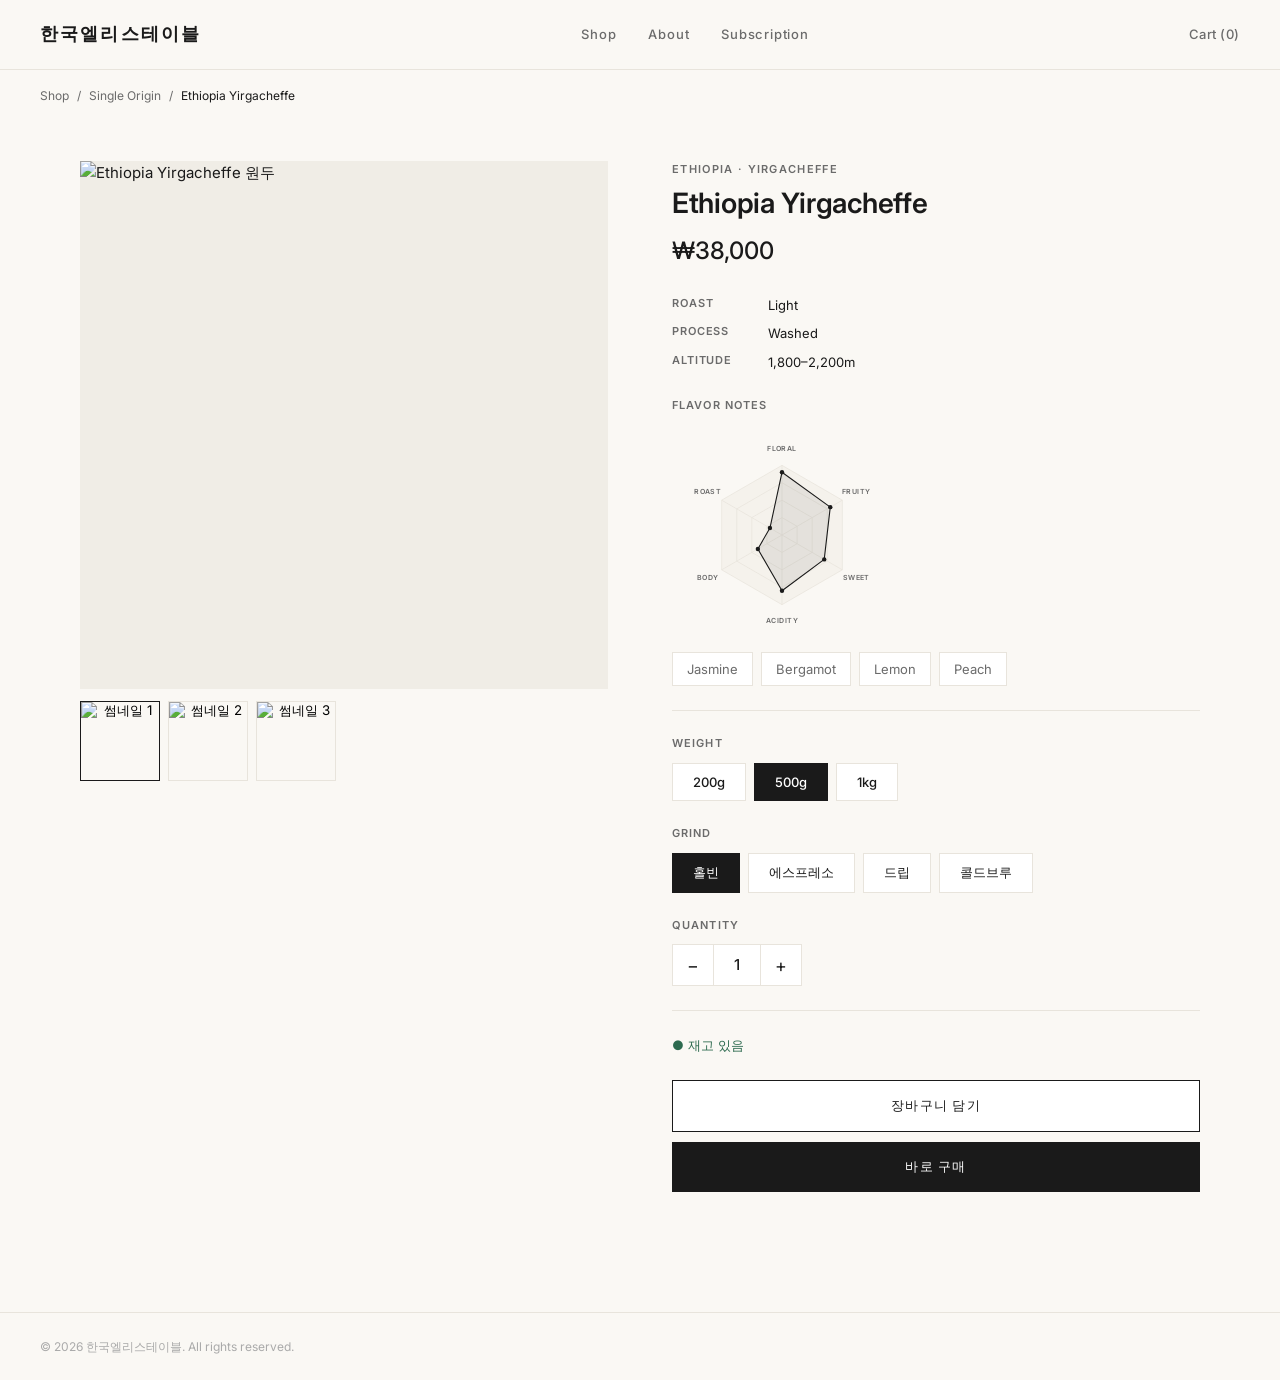
==== index.html @ 2c1cca02 "장바구니 기능 활성화 - cart.html: 상품 목록, 수량 조절, 삭제, 전체삭제, 주문하기 - 헤더 Cart(N) 배지: 담긴 수량 실시간 반영 - 장바구니 담기 → 오른쪽 " ====
<!DOCTYPE html>
<html lang="ko">
<head>
  <meta charset="UTF-8" />
  <meta name="viewport" content="width=device-width, initial-scale=1.0" />
  <title>Ethiopia Yirgacheffe — 한국엘리스테이블</title>
  <link rel="preconnect" href="https://fonts.googleapis.com" />
  <link rel="preconnect" href="https://fonts.gstatic.com" crossorigin />
  <link href="https://fonts.googleapis.com/css2?family=Inter:wght@400;500;600&display=swap" rel="stylesheet" />
  <link rel="stylesheet" href="css/style.css" />
</head>
<body>

  <!-- HEADER -->
  <header class="header">
    <a href="#" class="logo">한국엘리스테이블</a>
    <nav class="nav">
      <a href="shop.html">Shop</a>
      <a href="#">About</a>
      <a href="#">Subscription</a>
    </nav>
    <a href="cart.html" class="cart-icon" id="cartBadge">Cart (0)</a>
  </header>

  <!-- BREADCRUMB -->
  <div class="breadcrumb">
    <a href="#">Shop</a>
    <span>/</span>
    <a href="#">Single Origin</a>
    <span>/</span>
    <span>Ethiopia Yirgacheffe</span>
  </div>

  <!-- PRODUCT DETAIL -->
  <main class="product-layout">

    <!-- 이미지 영역 -->
    <section class="product-images">
      <div class="image-main">
        <img id="mainImage" src="https://images.unsplash.com/photo-1611854779393-1b2da9d400fe?w=700&q=80" alt="Ethiopia Yirgacheffe 원두" />
      </div>
      <div class="image-thumbnails">
        <button class="thumb active" onclick="changeImage(this, 'https://images.unsplash.com/photo-1611854779393-1b2da9d400fe?w=700&q=80')">
          <img src="https://images.unsplash.com/photo-1611854779393-1b2da9d400fe?w=200&q=80" alt="썸네일 1" />
        </button>
        <button class="thumb" onclick="changeImage(this, 'https://images.unsplash.com/photo-1559056199-641a0ac8b55e?w=700&q=80')">
          <img src="https://images.unsplash.com/photo-1559056199-641a0ac8b55e?w=200&q=80" alt="썸네일 2" />
        </button>
        <button class="thumb" onclick="changeImage(this, 'https://images.unsplash.com/photo-1495474472287-4d71bcdd2085?w=700&q=80')">
          <img src="https://images.unsplash.com/photo-1495474472287-4d71bcdd2085?w=200&q=80" alt="썸네일 3" />
        </button>
      </div>
    </section>

    <!-- 상품 정보 + 구매 영역 -->
    <section class="product-info">

      <!-- 상품 기본 정보 -->
      <div class="product-header">
        <p class="product-region">ETHIOPIA · YIRGACHEFFE</p>
        <h1 class="product-name">Ethiopia Yirgacheffe</h1>
        <p class="product-price" id="productPrice">₩18,000</p>
      </div>

      <!-- 플레이버 노트 -->
      <div class="product-meta">
        <div class="meta-row">
          <span class="meta-label">ROAST</span>
          <span class="meta-value">Light</span>
        </div>
        <div class="meta-row">
          <span class="meta-label">PROCESS</span>
          <span class="meta-value">Washed</span>
        </div>
        <div class="meta-row">
          <span class="meta-label">ALTITUDE</span>
          <span class="meta-value">1,800–2,200m</span>
        </div>
      </div>

      <div class="flavor-section">
        <p class="section-label">FLAVOR NOTES</p>
        <div class="flavor-chart-wrap">
          <svg id="flavorChart" viewBox="0 0 300 300" xmlns="http://www.w3.org/2000/svg"></svg>
        </div>
        <div class="flavor-tags">
          <span class="flavor-tag">Jasmine</span>
          <span class="flavor-tag">Bergamot</span>
          <span class="flavor-tag">Lemon</span>
          <span class="flavor-tag">Peach</span>
        </div>
      </div>

      <div class="divider"></div>

      <!-- 용량 선택 -->
      <div class="option-group">
        <p class="section-label">WEIGHT</p>
        <div class="option-buttons" id="weightOptions">
          <button class="option-btn" data-value="200" data-price="18000" onclick="selectOption(this, 'weight')">200g</button>
          <button class="option-btn selected" data-value="500" data-price="38000" onclick="selectOption(this, 'weight')">500g</button>
          <button class="option-btn" data-value="1000" data-price="68000" onclick="selectOption(this, 'weight')">1kg</button>
        </div>
      </div>

      <!-- 분쇄 선택 -->
      <div class="option-group">
        <p class="section-label">GRIND</p>
        <div class="option-buttons" id="grindOptions">
          <button class="option-btn selected" data-value="whole" onclick="selectOption(this, 'grind')">홀빈</button>
          <button class="option-btn" data-value="espresso" onclick="selectOption(this, 'grind')">에스프레소</button>
          <button class="option-btn" data-value="drip" onclick="selectOption(this, 'grind')">드립</button>
          <button class="option-btn" data-value="coldbrew" onclick="selectOption(this, 'grind')">콜드브루</button>
        </div>
      </div>

      <!-- 수량 선택 -->
      <div class="option-group">
        <p class="section-label">QUANTITY</p>
        <div class="quantity-selector">
          <button class="qty-btn" onclick="changeQty(-1)">−</button>
          <span class="qty-value" id="qtyValue">1</span>
          <button class="qty-btn" onclick="changeQty(1)">+</button>
        </div>
      </div>

      <div class="divider"></div>

      <!-- 재고 상태 -->
      <p class="stock-status in-stock">● 재고 있음</p>

      <!-- 구매 버튼 -->
      <div class="purchase-buttons">
        <button class="btn-cart" onclick="addToCart()">장바구니 담기</button>
        <button class="btn-buy" onclick="buyNow()">바로 구매</button>
      </div>

    </section>
  </main>

  <script src="js/cart.js"></script>
  <script src="js/main.js"></script>

  <footer class="site-footer">
    <p class="footer-copy">© 2026 한국엘리스테이블. All rights reserved.</p>
    <a href="admin.html" class="footer-admin-link">관리자</a>
  </footer>

</body>
</html>
---- css/style.css ----
/* ===== RESET & BASE ===== */
*, *::before, *::after {
  box-sizing: border-box;
  margin: 0;
  padding: 0;
}

body {
  font-family: 'Inter', -apple-system, sans-serif;
  background-color: #FAF8F4;
  color: #1A1A1A;
  font-size: 15px;
  line-height: 1.6;
}

a {
  text-decoration: none;
  color: inherit;
}

img {
  display: block;
  width: 100%;
  height: 100%;
  object-fit: cover;
}

button {
  cursor: pointer;
  font-family: inherit;
  border: none;
  background: none;
}

/* ===== HEADER ===== */
.header {
  display: flex;
  align-items: center;
  justify-content: space-between;
  padding: 20px 40px;
  border-bottom: 1px solid #E8E4DC;
  background-color: #FAF8F4;
  position: sticky;
  top: 0;
  z-index: 100;
}

.logo {
  font-size: 18px;
  font-weight: 600;
  letter-spacing: 0.12em;
}

.nav {
  display: flex;
  gap: 32px;
}

.nav a {
  font-size: 13px;
  font-weight: 500;
  letter-spacing: 0.06em;
  color: #6B6B6B;
  transition: color 0.2s;
}

.nav a:hover {
  color: #1A1A1A;
}

.cart-icon {
  font-size: 13px;
  font-weight: 500;
  letter-spacing: 0.04em;
  color: #6B6B6B;
}

/* ===== BREADCRUMB ===== */
.breadcrumb {
  display: flex;
  align-items: center;
  gap: 8px;
  padding: 16px 40px;
  font-size: 12px;
  color: #6B6B6B;
}

.breadcrumb a:hover {
  color: #1A1A1A;
}

.breadcrumb span:last-child {
  color: #1A1A1A;
}

/* ===== PRODUCT LAYOUT ===== */
.product-layout {
  display: grid;
  grid-template-columns: 1fr 1fr;
  gap: 64px;
  max-width: 1200px;
  margin: 0 auto;
  padding: 40px 40px 80px;
}

/* ===== 이미지 영역 ===== */
.product-images {
  display: flex;
  flex-direction: column;
  gap: 12px;
}

.image-main {
  width: 100%;
  aspect-ratio: 1 / 1;
  background-color: #F0EDE6;
  overflow: hidden;
}

.image-main img {
  transition: transform 0.4s ease;
}

.image-main:hover img {
  transform: scale(1.02);
}

.image-thumbnails {
  display: flex;
  gap: 8px;
}

.thumb {
  width: 80px;
  height: 80px;
  border: 1px solid #E8E4DC;
  overflow: hidden;
  background: none;
  padding: 0;
  transition: border-color 0.2s;
}

.thumb:hover {
  border-color: #1A1A1A;
}

.thumb.active {
  border-color: #1A1A1A;
}

/* ===== 상품 정보 영역 ===== */
.product-info {
  display: flex;
  flex-direction: column;
  gap: 24px;
}

.product-header {
  display: flex;
  flex-direction: column;
  gap: 8px;
}

.product-region {
  font-size: 11px;
  font-weight: 600;
  letter-spacing: 0.12em;
  color: #6B6B6B;
}

.product-name {
  font-size: 28px;
  font-weight: 600;
  line-height: 1.2;
  letter-spacing: -0.01em;
}

.product-price {
  font-size: 24px;
  font-weight: 500;
  margin-top: 4px;
}

/* ===== 메타 정보 ===== */
.product-meta {
  display: flex;
  flex-direction: column;
  gap: 8px;
}

.meta-row {
  display: flex;
  gap: 16px;
  font-size: 13px;
}

.meta-label {
  font-weight: 600;
  letter-spacing: 0.08em;
  color: #6B6B6B;
  min-width: 80px;
  font-size: 11px;
}

.meta-value {
  color: #1A1A1A;
}

/* ===== 플레이버 노트 ===== */
.section-label {
  font-size: 11px;
  font-weight: 600;
  letter-spacing: 0.1em;
  color: #6B6B6B;
  margin-bottom: 10px;
}

/* ===== 레이더 차트 ===== */
.flavor-chart-wrap {
  width: 100%;
  max-width: 220px;
}

.flavor-chart-wrap svg {
  width: 100%;
  height: auto;
}

.flavor-tags {
  display: flex;
  flex-wrap: wrap;
  gap: 8px;
}

.flavor-tag {
  padding: 6px 14px;
  border: 1px solid #E8E4DC;
  font-size: 13px;
  color: #6B6B6B;
  background-color: #FFFFFF;
}

/* ===== 구분선 ===== */
.divider {
  height: 1px;
  background-color: #E8E4DC;
}

/* ===== 옵션 그룹 ===== */
.option-group {
  display: flex;
  flex-direction: column;
}

.option-buttons {
  display: flex;
  flex-wrap: wrap;
  gap: 8px;
}

.option-btn {
  padding: 10px 20px;
  border: 1px solid #E8E4DC;
  background-color: #FFFFFF;
  font-size: 13px;
  font-weight: 500;
  color: #1A1A1A;
  transition: border-color 0.2s, background-color 0.2s, color 0.2s;
}

.option-btn:hover {
  border-color: #1A1A1A;
}

.option-btn.selected {
  border-color: #1A1A1A;
  background-color: #1A1A1A;
  color: #FFFFFF;
}

/* ===== 수량 선택 ===== */
.quantity-selector {
  display: flex;
  align-items: center;
  border: 1px solid #E8E4DC;
  width: fit-content;
  background-color: #FFFFFF;
}

.qty-btn {
  width: 40px;
  height: 40px;
  font-size: 18px;
  color: #1A1A1A;
  display: flex;
  align-items: center;
  justify-content: center;
  transition: background-color 0.2s;
}

.qty-btn:hover {
  background-color: #F0EDE6;
}

.qty-value {
  min-width: 48px;
  text-align: center;
  font-size: 15px;
  font-weight: 500;
  border-left: 1px solid #E8E4DC;
  border-right: 1px solid #E8E4DC;
  height: 40px;
  line-height: 40px;
}

/* ===== 재고 상태 ===== */
.stock-status {
  font-size: 13px;
}

.in-stock {
  color: #2D6A4F;
}

.out-of-stock {
  color: #C0392B;
}

/* ===== 구매 버튼 ===== */
.purchase-buttons {
  display: flex;
  flex-direction: column;
  gap: 10px;
}

.btn-cart,
.btn-buy {
  width: 100%;
  padding: 16px;
  font-size: 13px;
  font-weight: 500;
  letter-spacing: 0.1em;
  text-transform: uppercase;
  transition: background-color 0.2s, color 0.2s;
}

.btn-cart {
  background-color: #FFFFFF;
  color: #1A1A1A;
  border: 1px solid #1A1A1A;
}

.btn-cart:hover {
  background-color: #F0EDE6;
}

.btn-buy {
  background-color: #1A1A1A;
  color: #FFFFFF;
}

.btn-buy:hover {
  background-color: #444444;
}

/* ===== FOOTER ===== */
.site-footer {
  display: flex;
  align-items: center;
  justify-content: space-between;
  padding: 24px 40px;
  border-top: 1px solid #E8E4DC;
  margin-top: 40px;
}

.footer-copy {
  font-size: 12px;
  color: #AAAAAA;
}

.footer-admin-link {
  font-size: 11px;
  color: #FAF8F4;
  text-decoration: none;
  transition: color 0.3s;
  user-select: none;
}

.footer-admin-link:hover {
  color: #AAAAAA;
}

/* ===== RESPONSIVE ===== */
@media (max-width: 768px) {
  .header {
    padding: 16px 20px;
  }

  .nav {
    display: none;
  }

  .breadcrumb {
    padding: 12px 20px;
  }

  .product-layout {
    grid-template-columns: 1fr;
    gap: 32px;
    padding: 20px 20px 60px;
  }

  .product-name {
    font-size: 22px;
  }

  .product-price {
    font-size: 20px;
  }
}
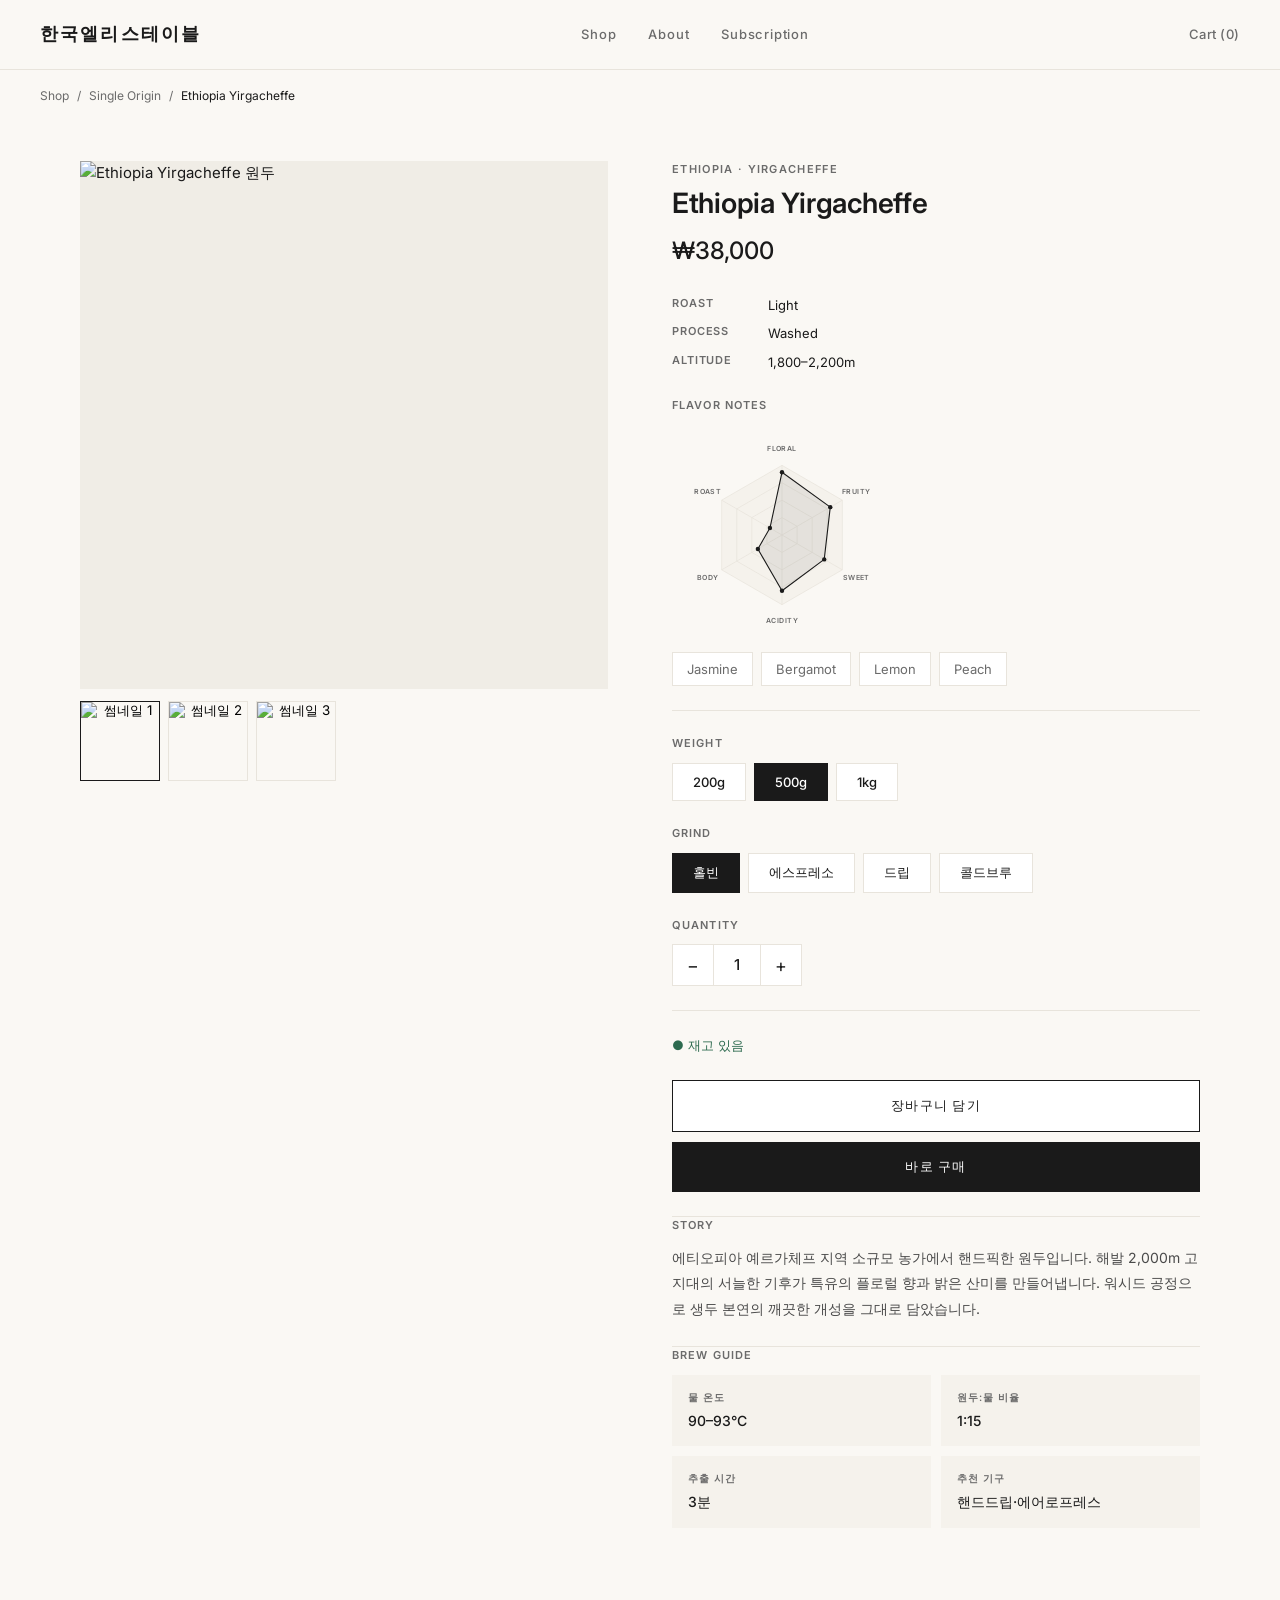
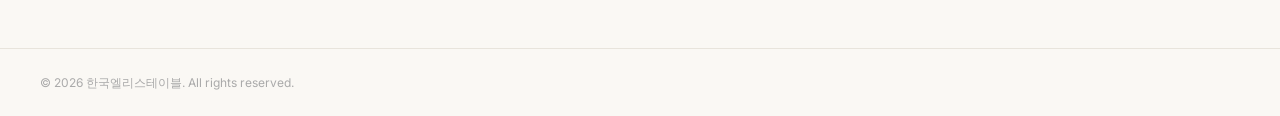
==== commit a3c29e25: "feat: add product story and brew guide — admin input, default products, detail page display" ====
--- a/index.html
+++ b/index.html
@@ -135,6 +135,37 @@
         <button class="btn-buy" onclick="buyNow()">바로 구매</button>
       </div>
 
+      <!-- 제품 스토리 -->
+      <div class="product-story">
+        <div class="divider"></div>
+        <p class="section-label">STORY</p>
+        <p class="story-text" id="storyText">에티오피아 예르가체프 지역 소규모 농가에서 핸드픽한 원두입니다. 해발 2,000m 고지대의 서늘한 기후가 특유의 플로럴 향과 밝은 산미를 만들어냅니다. 워시드 공정으로 생두 본연의 깨끗한 개성을 그대로 담았습니다.</p>
+      </div>
+
+      <!-- 추출 가이드 -->
+      <div class="product-brew">
+        <div class="divider"></div>
+        <p class="section-label">BREW GUIDE</p>
+        <div class="brew-guide-grid">
+          <div class="brew-guide-item">
+            <span class="brew-guide-label">물 온도</span>
+            <span class="brew-guide-value" id="guideTemp">90–93°C</span>
+          </div>
+          <div class="brew-guide-item">
+            <span class="brew-guide-label">원두:물 비율</span>
+            <span class="brew-guide-value" id="guideRatio">1:15</span>
+          </div>
+          <div class="brew-guide-item">
+            <span class="brew-guide-label">추출 시간</span>
+            <span class="brew-guide-value" id="guideTime">3분</span>
+          </div>
+          <div class="brew-guide-item">
+            <span class="brew-guide-label">추천 기구</span>
+            <span class="brew-guide-value" id="guideEquip">핸드드립·에어로프레스</span>
+          </div>
+        </div>
+      </div>
+
     </section>
   </main>
 
--- a/css/style.css
+++ b/css/style.css
@@ -363,6 +363,47 @@
   background-color: #444444;
 }
 
+/* ===== 제품 스토리 & 추출 가이드 ===== */
+.product-story,
+.product-brew {
+  display: flex;
+  flex-direction: column;
+  gap: 0;
+}
+
+.story-text {
+  font-size: 14px;
+  color: #4A4A4A;
+  line-height: 1.85;
+}
+
+.brew-guide-grid {
+  display: grid;
+  grid-template-columns: 1fr 1fr;
+  gap: 10px;
+}
+
+.brew-guide-item {
+  display: flex;
+  flex-direction: column;
+  gap: 5px;
+  padding: 14px 16px;
+  background-color: #F5F2EC;
+}
+
+.brew-guide-label {
+  font-size: 10px;
+  font-weight: 600;
+  letter-spacing: 0.1em;
+  color: #6B6B6B;
+}
+
+.brew-guide-value {
+  font-size: 14px;
+  font-weight: 500;
+  color: #1A1A1A;
+}
+
 /* ===== FOOTER ===== */
 .site-footer {
   display: flex;
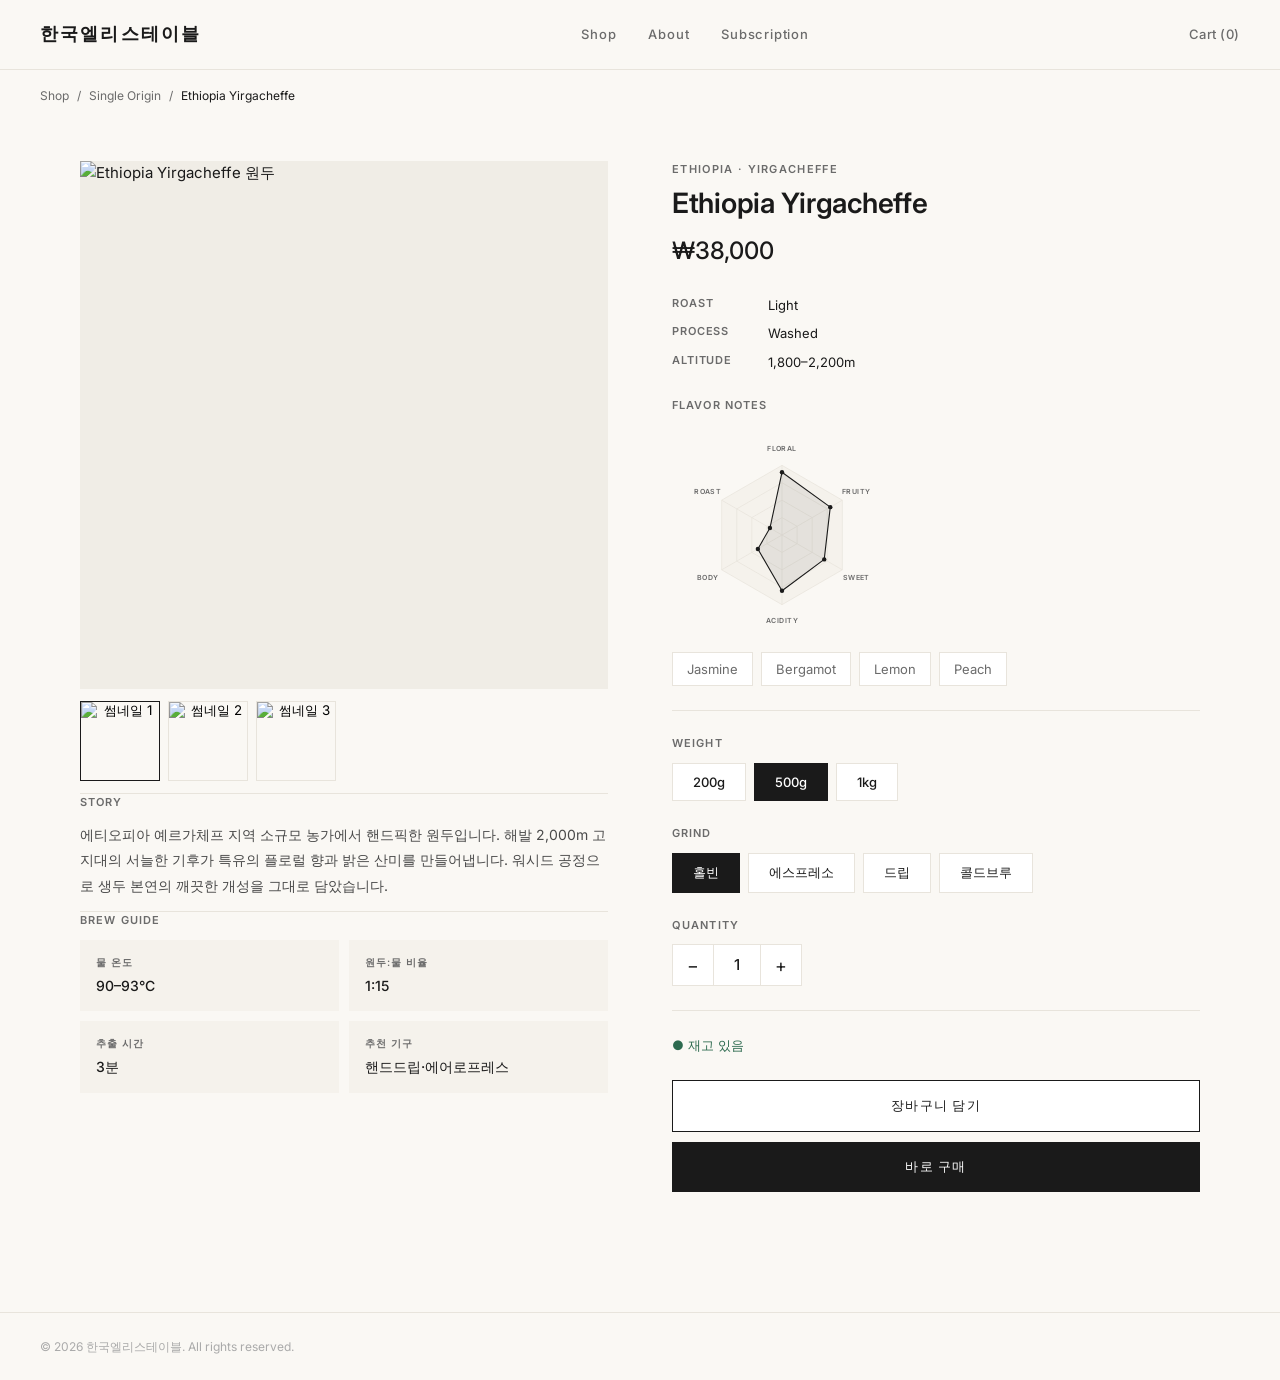
==== commit 9a25ee87: "fix: move story and brew guide below product image (left column)" ====
--- a/index.html
+++ b/index.html
@@ -50,6 +50,38 @@
           <img src="https://images.unsplash.com/photo-1495474472287-4d71bcdd2085?w=200&q=80" alt="썸네일 3" />
         </button>
       </div>
+
+      <!-- 제품 스토리 -->
+      <div class="product-story">
+        <div class="divider"></div>
+        <p class="section-label">STORY</p>
+        <p class="story-text" id="storyText">에티오피아 예르가체프 지역 소규모 농가에서 핸드픽한 원두입니다. 해발 2,000m 고지대의 서늘한 기후가 특유의 플로럴 향과 밝은 산미를 만들어냅니다. 워시드 공정으로 생두 본연의 깨끗한 개성을 그대로 담았습니다.</p>
+      </div>
+
+      <!-- 추출 가이드 -->
+      <div class="product-brew">
+        <div class="divider"></div>
+        <p class="section-label">BREW GUIDE</p>
+        <div class="brew-guide-grid">
+          <div class="brew-guide-item">
+            <span class="brew-guide-label">물 온도</span>
+            <span class="brew-guide-value" id="guideTemp">90–93°C</span>
+          </div>
+          <div class="brew-guide-item">
+            <span class="brew-guide-label">원두:물 비율</span>
+            <span class="brew-guide-value" id="guideRatio">1:15</span>
+          </div>
+          <div class="brew-guide-item">
+            <span class="brew-guide-label">추출 시간</span>
+            <span class="brew-guide-value" id="guideTime">3분</span>
+          </div>
+          <div class="brew-guide-item">
+            <span class="brew-guide-label">추천 기구</span>
+            <span class="brew-guide-value" id="guideEquip">핸드드립·에어로프레스</span>
+          </div>
+        </div>
+      </div>
+
     </section>
 
     <!-- 상품 정보 + 구매 영역 -->
@@ -135,37 +167,6 @@
         <button class="btn-buy" onclick="buyNow()">바로 구매</button>
       </div>
 
-      <!-- 제품 스토리 -->
-      <div class="product-story">
-        <div class="divider"></div>
-        <p class="section-label">STORY</p>
-        <p class="story-text" id="storyText">에티오피아 예르가체프 지역 소규모 농가에서 핸드픽한 원두입니다. 해발 2,000m 고지대의 서늘한 기후가 특유의 플로럴 향과 밝은 산미를 만들어냅니다. 워시드 공정으로 생두 본연의 깨끗한 개성을 그대로 담았습니다.</p>
-      </div>
-
-      <!-- 추출 가이드 -->
-      <div class="product-brew">
-        <div class="divider"></div>
-        <p class="section-label">BREW GUIDE</p>
-        <div class="brew-guide-grid">
-          <div class="brew-guide-item">
-            <span class="brew-guide-label">물 온도</span>
-            <span class="brew-guide-value" id="guideTemp">90–93°C</span>
-          </div>
-          <div class="brew-guide-item">
-            <span class="brew-guide-label">원두:물 비율</span>
-            <span class="brew-guide-value" id="guideRatio">1:15</span>
-          </div>
-          <div class="brew-guide-item">
-            <span class="brew-guide-label">추출 시간</span>
-            <span class="brew-guide-value" id="guideTime">3분</span>
-          </div>
-          <div class="brew-guide-item">
-            <span class="brew-guide-label">추천 기구</span>
-            <span class="brew-guide-value" id="guideEquip">핸드드립·에어로프레스</span>
-          </div>
-        </div>
-      </div>
-
     </section>
   </main>
 
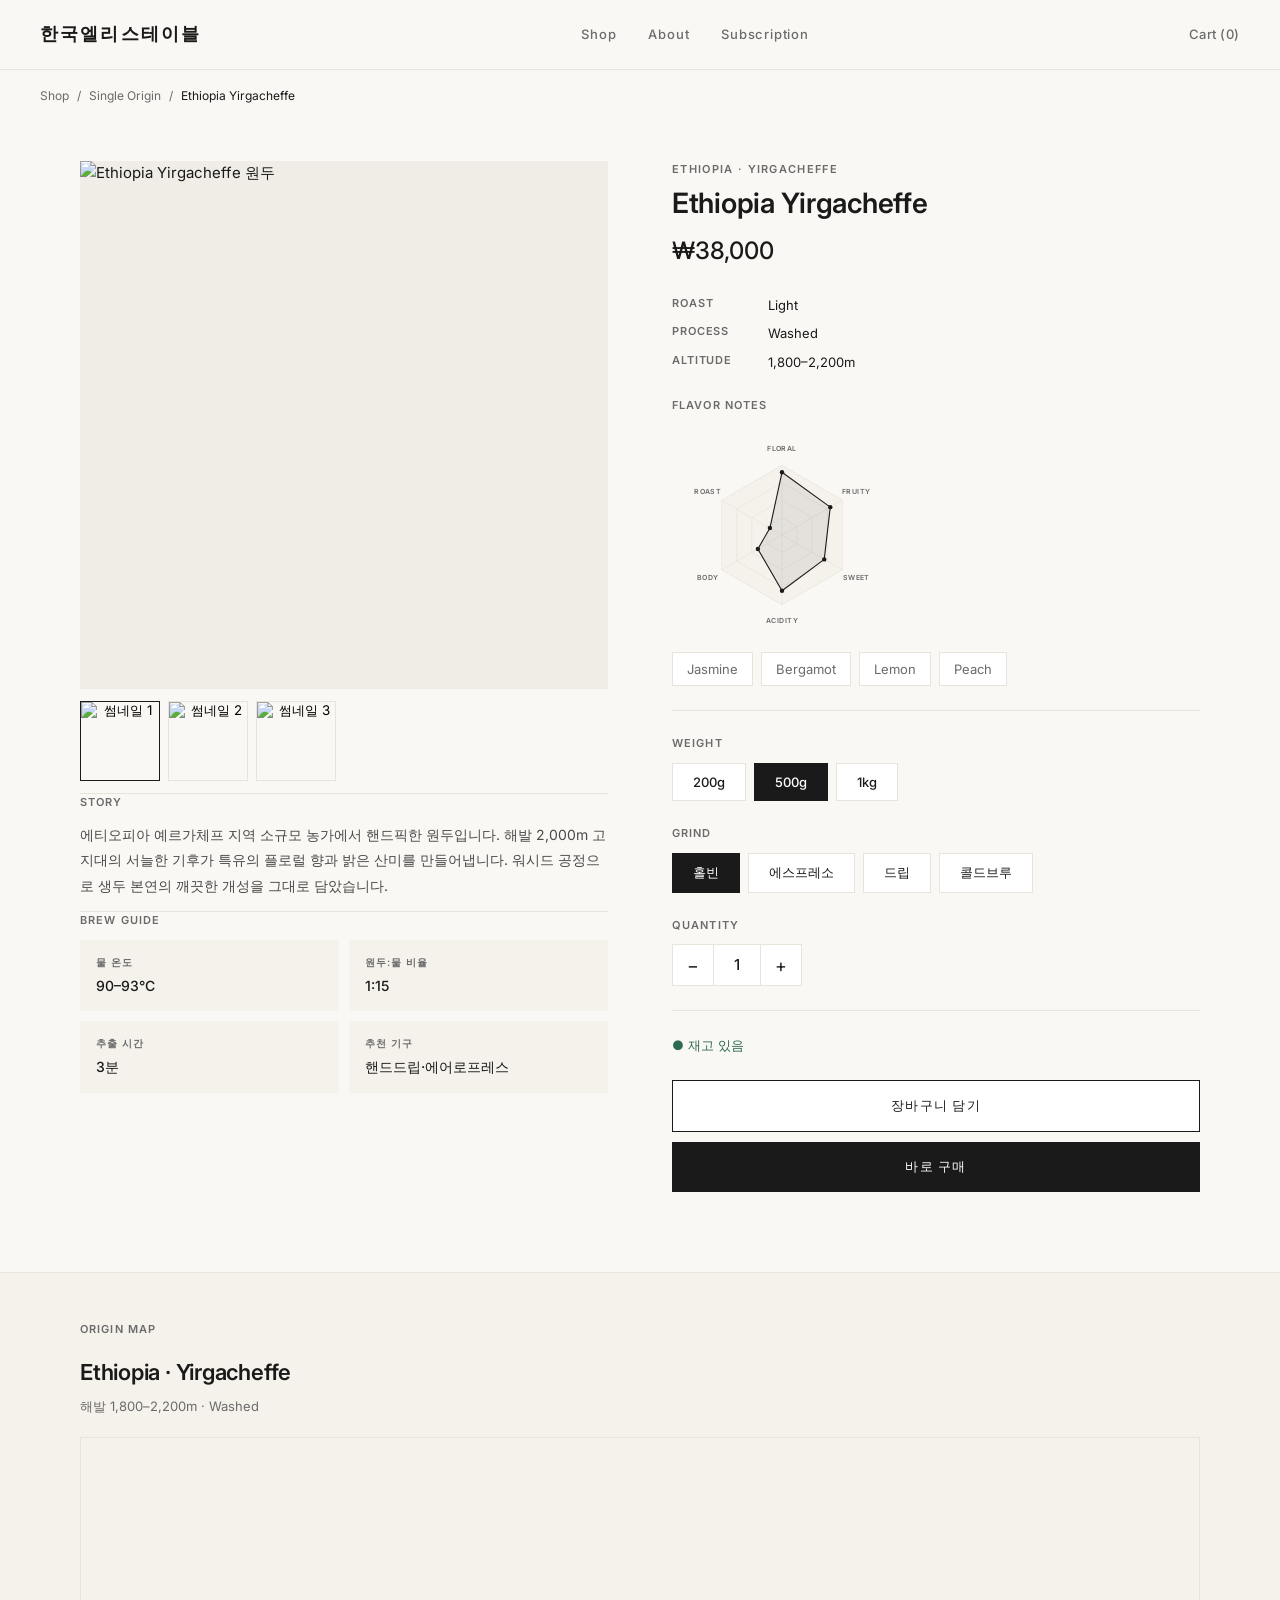
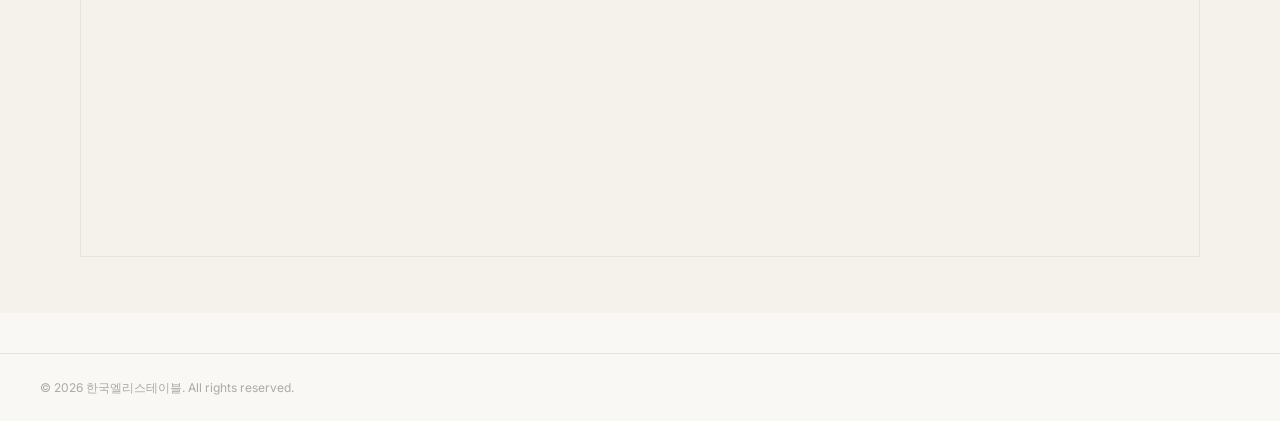
==== commit 1486776d: "feat: add origin map (OpenStreetMap embed) for each product on detail page" ====
--- a/index.html
+++ b/index.html
@@ -170,6 +170,20 @@
     </section>
   </main>
 
+  <!-- 원산지 지도 -->
+  <section class="origin-map-section" id="originMapSection">
+    <div class="origin-map-inner">
+      <div class="origin-map-header">
+        <p class="section-label">ORIGIN MAP</p>
+        <h2 class="origin-map-title" id="originTitle">Ethiopia · Yirgacheffe</h2>
+        <p class="origin-map-sub" id="originSub">해발 1,800–2,200m · Washed</p>
+      </div>
+      <iframe id="originMapIframe"
+        src="https://www.openstreetmap.org/export/embed.html?bbox=36.35%2C4.35%2C40.00%2C7.95&layer=mapnik&marker=6.15%2C38.20"
+        loading="lazy" title="원산지 지도 — Ethiopia Yirgacheffe"></iframe>
+    </div>
+  </section>
+
   <script src="js/cart.js"></script>
   <script src="js/main.js"></script>
 
--- a/css/style.css
+++ b/css/style.css
@@ -404,6 +404,52 @@
   color: #1A1A1A;
 }
 
+/* ===== 원산지 지도 ===== */
+.origin-map-section {
+  background-color: #F5F2EC;
+  border-top: 1px solid #E8E4DC;
+  padding: 48px 40px 56px;
+}
+
+.origin-map-inner {
+  max-width: 1120px;
+  margin: 0 auto;
+}
+
+.origin-map-header {
+  display: flex;
+  flex-direction: column;
+  gap: 6px;
+  margin-bottom: 20px;
+}
+
+.origin-map-title {
+  font-size: 22px;
+  font-weight: 600;
+  letter-spacing: -0.01em;
+}
+
+.origin-map-sub {
+  font-size: 13px;
+  color: #6B6B6B;
+}
+
+#originMapIframe {
+  width: 100%;
+  height: 420px;
+  border: 1px solid #E8E4DC;
+  display: block;
+}
+
+@media (max-width: 768px) {
+  .origin-map-section {
+    padding: 32px 20px 40px;
+  }
+  #originMapIframe {
+    height: 280px;
+  }
+}
+
 /* ===== FOOTER ===== */
 .site-footer {
   display: flex;
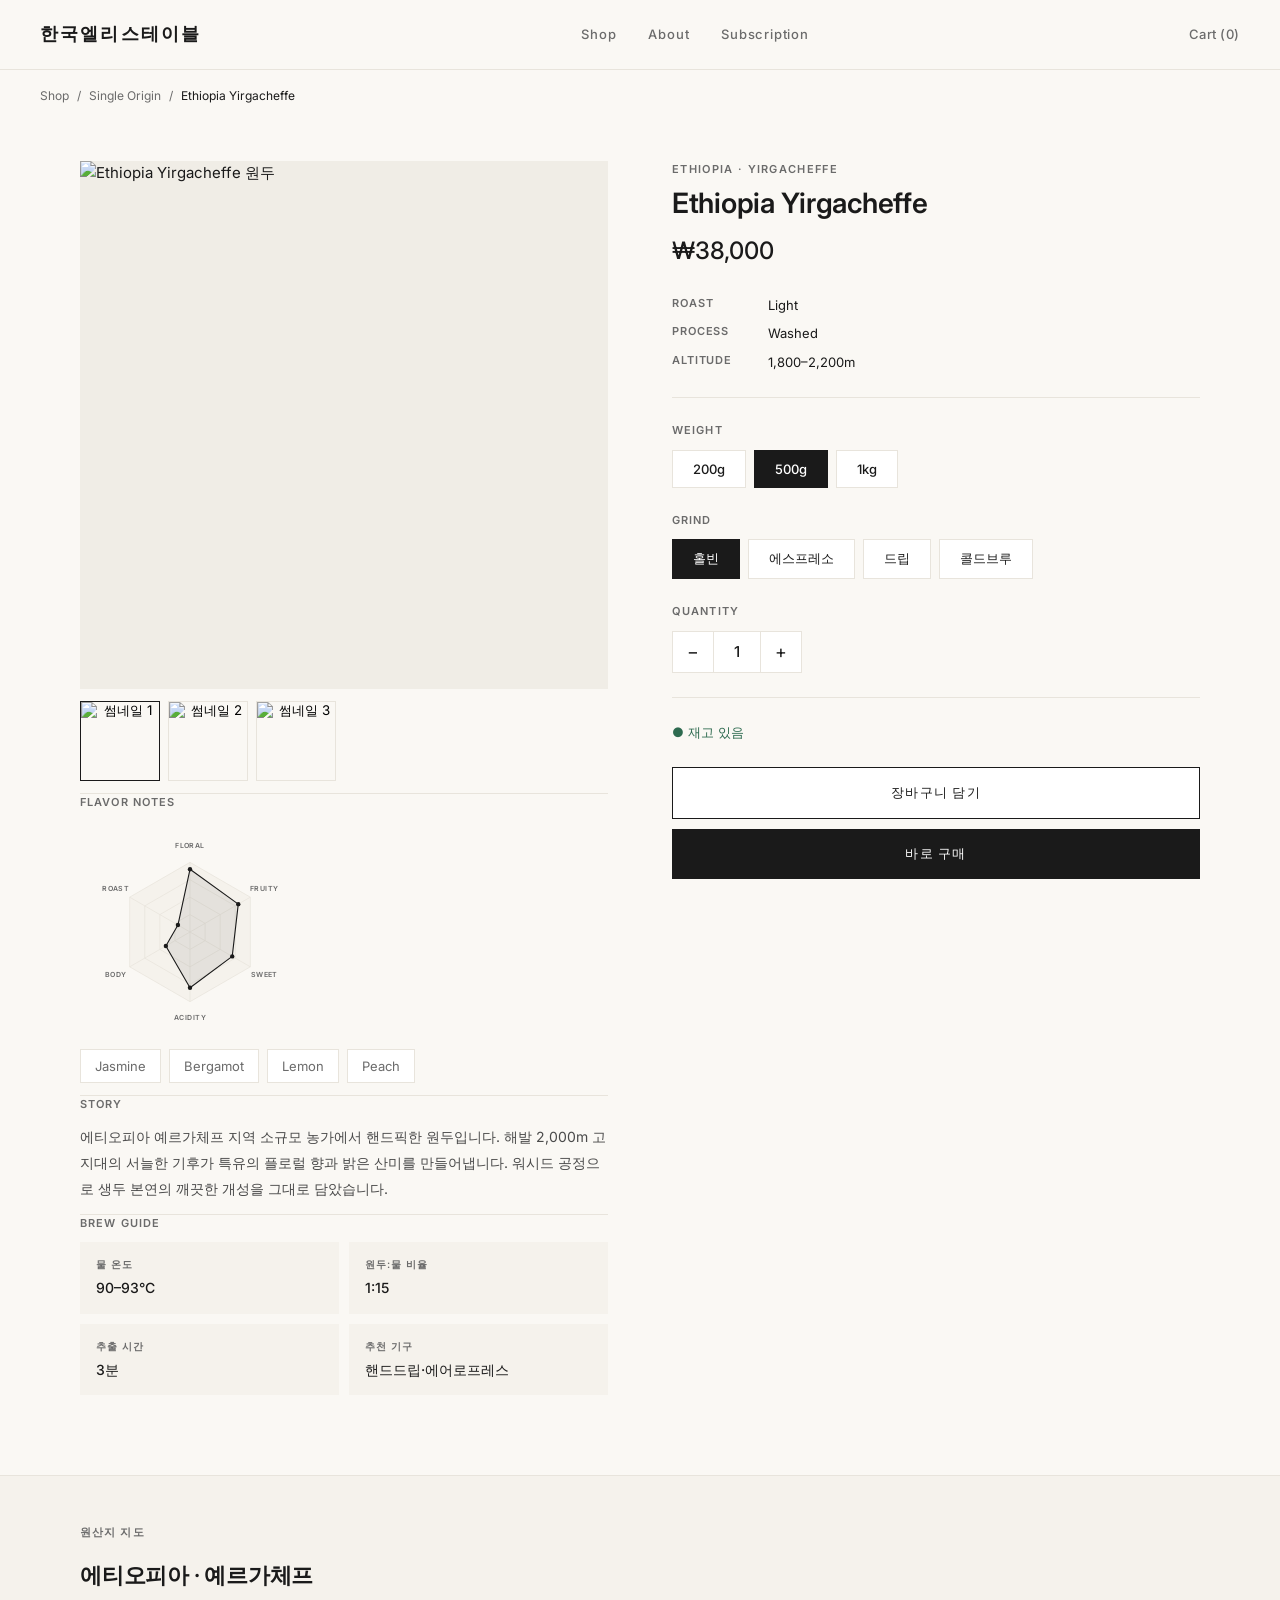
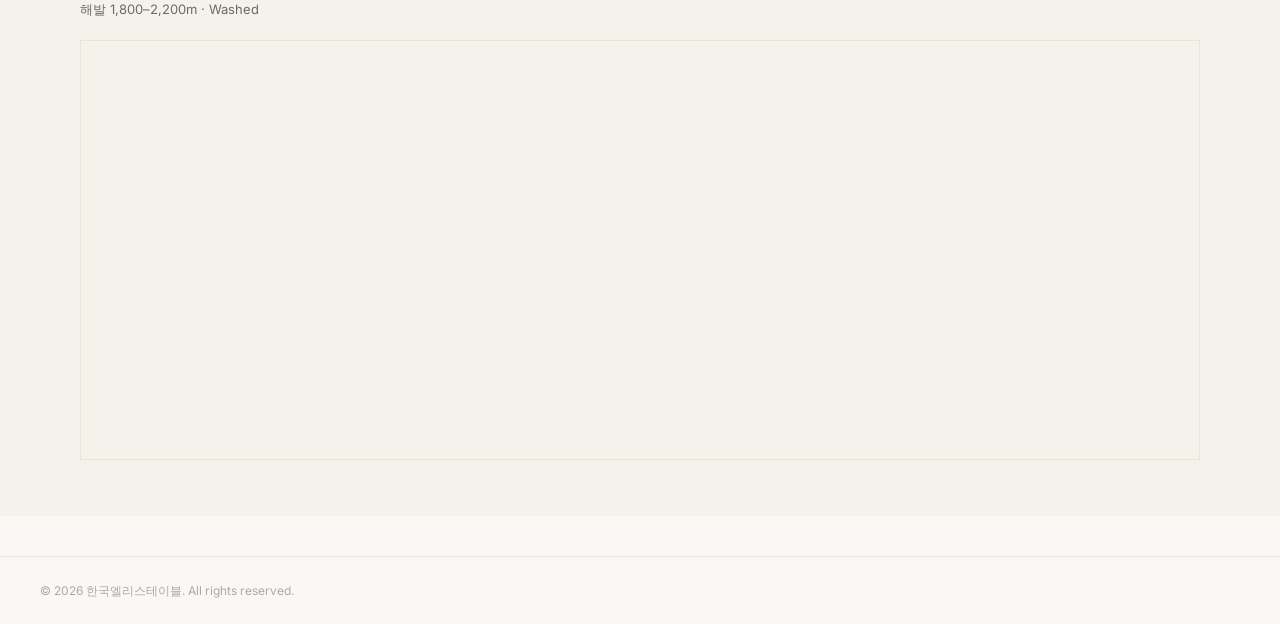
==== commit 310aa9aa: "refactor: move flavor notes to left column, localize origin map labels to Korean" ====
--- a/index.html
+++ b/index.html
@@ -34,7 +34,7 @@
   <!-- PRODUCT DETAIL -->
   <main class="product-layout">
 
-    <!-- 이미지 영역 -->
+    <!-- 왼쪽: 이미지 + 탐색 정보 -->
     <section class="product-images">
       <div class="image-main">
         <img id="mainImage" src="https://images.unsplash.com/photo-1611854779393-1b2da9d400fe?w=700&q=80" alt="Ethiopia Yirgacheffe 원두" />
@@ -49,6 +49,21 @@
         <button class="thumb" onclick="changeImage(this, 'https://images.unsplash.com/photo-1495474472287-4d71bcdd2085?w=700&q=80')">
           <img src="https://images.unsplash.com/photo-1495474472287-4d71bcdd2085?w=200&q=80" alt="썸네일 3" />
         </button>
+      </div>
+
+      <!-- 플레이버 노트 -->
+      <div class="flavor-section">
+        <div class="divider"></div>
+        <p class="section-label">FLAVOR NOTES</p>
+        <div class="flavor-chart-wrap">
+          <svg id="flavorChart" viewBox="0 0 300 300" xmlns="http://www.w3.org/2000/svg"></svg>
+        </div>
+        <div class="flavor-tags">
+          <span class="flavor-tag">Jasmine</span>
+          <span class="flavor-tag">Bergamot</span>
+          <span class="flavor-tag">Lemon</span>
+          <span class="flavor-tag">Peach</span>
+        </div>
       </div>
 
       <!-- 제품 스토리 -->
@@ -84,17 +99,17 @@
 
     </section>
 
-    <!-- 상품 정보 + 구매 영역 -->
+    <!-- 오른쪽: 구매 흐름 -->
     <section class="product-info">
 
-      <!-- 상품 기본 정보 -->
+      <!-- 상품명 + 가격 -->
       <div class="product-header">
         <p class="product-region">ETHIOPIA · YIRGACHEFFE</p>
         <h1 class="product-name">Ethiopia Yirgacheffe</h1>
         <p class="product-price" id="productPrice">₩18,000</p>
       </div>
 
-      <!-- 플레이버 노트 -->
+      <!-- 원두 스펙 -->
       <div class="product-meta">
         <div class="meta-row">
           <span class="meta-label">ROAST</span>
@@ -107,19 +122,6 @@
         <div class="meta-row">
           <span class="meta-label">ALTITUDE</span>
           <span class="meta-value">1,800–2,200m</span>
-        </div>
-      </div>
-
-      <div class="flavor-section">
-        <p class="section-label">FLAVOR NOTES</p>
-        <div class="flavor-chart-wrap">
-          <svg id="flavorChart" viewBox="0 0 300 300" xmlns="http://www.w3.org/2000/svg"></svg>
-        </div>
-        <div class="flavor-tags">
-          <span class="flavor-tag">Jasmine</span>
-          <span class="flavor-tag">Bergamot</span>
-          <span class="flavor-tag">Lemon</span>
-          <span class="flavor-tag">Peach</span>
         </div>
       </div>
 
@@ -174,8 +176,8 @@
   <section class="origin-map-section" id="originMapSection">
     <div class="origin-map-inner">
       <div class="origin-map-header">
-        <p class="section-label">ORIGIN MAP</p>
-        <h2 class="origin-map-title" id="originTitle">Ethiopia · Yirgacheffe</h2>
+        <p class="section-label">원산지 지도</p>
+        <h2 class="origin-map-title" id="originTitle">에티오피아 · 예르가체프</h2>
         <p class="origin-map-sub" id="originSub">해발 1,800–2,200m · Washed</p>
       </div>
       <iframe id="originMapIframe"
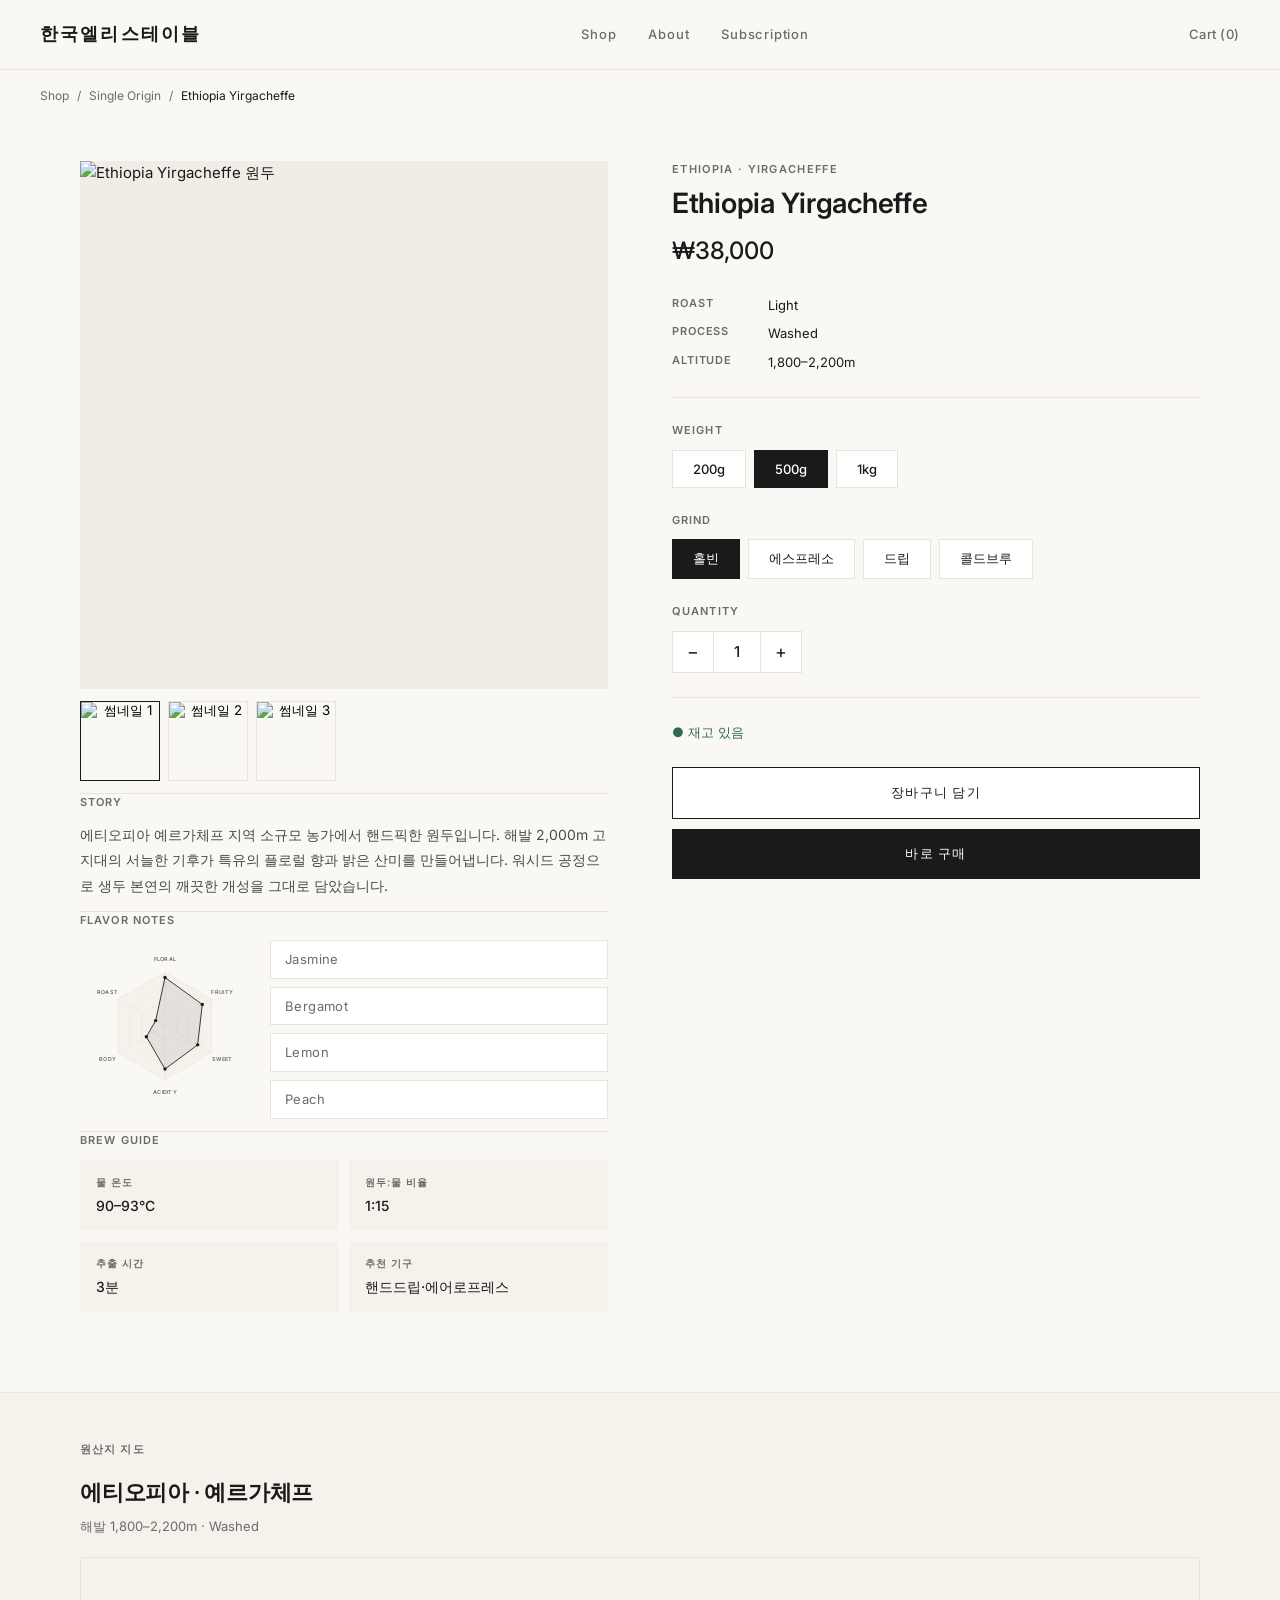
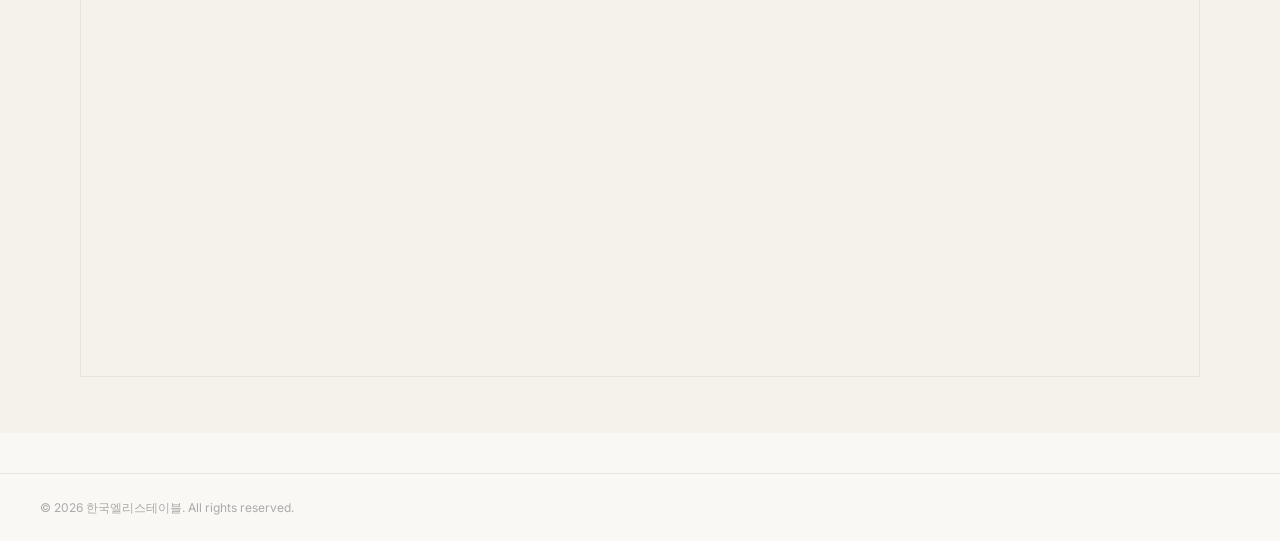
==== commit 0d2a2d11: "refactor: swap story/flavor order, flavor chart left + tags vertical right" ====
--- a/index.html
+++ b/index.html
@@ -51,26 +51,28 @@
         </button>
       </div>
 
-      <!-- 플레이버 노트 -->
-      <div class="flavor-section">
-        <div class="divider"></div>
-        <p class="section-label">FLAVOR NOTES</p>
-        <div class="flavor-chart-wrap">
-          <svg id="flavorChart" viewBox="0 0 300 300" xmlns="http://www.w3.org/2000/svg"></svg>
-        </div>
-        <div class="flavor-tags">
-          <span class="flavor-tag">Jasmine</span>
-          <span class="flavor-tag">Bergamot</span>
-          <span class="flavor-tag">Lemon</span>
-          <span class="flavor-tag">Peach</span>
-        </div>
-      </div>
-
       <!-- 제품 스토리 -->
       <div class="product-story">
         <div class="divider"></div>
         <p class="section-label">STORY</p>
         <p class="story-text" id="storyText">에티오피아 예르가체프 지역 소규모 농가에서 핸드픽한 원두입니다. 해발 2,000m 고지대의 서늘한 기후가 특유의 플로럴 향과 밝은 산미를 만들어냅니다. 워시드 공정으로 생두 본연의 깨끗한 개성을 그대로 담았습니다.</p>
+      </div>
+
+      <!-- 플레이버 노트 -->
+      <div class="flavor-section">
+        <div class="divider"></div>
+        <p class="section-label">FLAVOR NOTES</p>
+        <div class="flavor-body">
+          <div class="flavor-chart-wrap">
+            <svg id="flavorChart" viewBox="0 0 300 300" xmlns="http://www.w3.org/2000/svg"></svg>
+          </div>
+          <div class="flavor-tags">
+            <span class="flavor-tag">Jasmine</span>
+            <span class="flavor-tag">Bergamot</span>
+            <span class="flavor-tag">Lemon</span>
+            <span class="flavor-tag">Peach</span>
+          </div>
+        </div>
       </div>
 
       <!-- 추출 가이드 -->
--- a/css/style.css
+++ b/css/style.css
@@ -216,9 +216,15 @@
 }
 
 /* ===== 레이더 차트 ===== */
+.flavor-body {
+  display: flex;
+  gap: 20px;
+  align-items: center;
+}
+
 .flavor-chart-wrap {
-  width: 100%;
-  max-width: 220px;
+  width: 170px;
+  flex-shrink: 0;
 }
 
 .flavor-chart-wrap svg {
@@ -228,16 +234,18 @@
 
 .flavor-tags {
   display: flex;
-  flex-wrap: wrap;
+  flex-direction: column;
   gap: 8px;
+  flex: 1;
 }
 
 .flavor-tag {
-  padding: 6px 14px;
+  padding: 8px 14px;
   border: 1px solid #E8E4DC;
   font-size: 13px;
   color: #6B6B6B;
   background-color: #FFFFFF;
+  letter-spacing: 0.03em;
 }
 
 /* ===== 구분선 ===== */
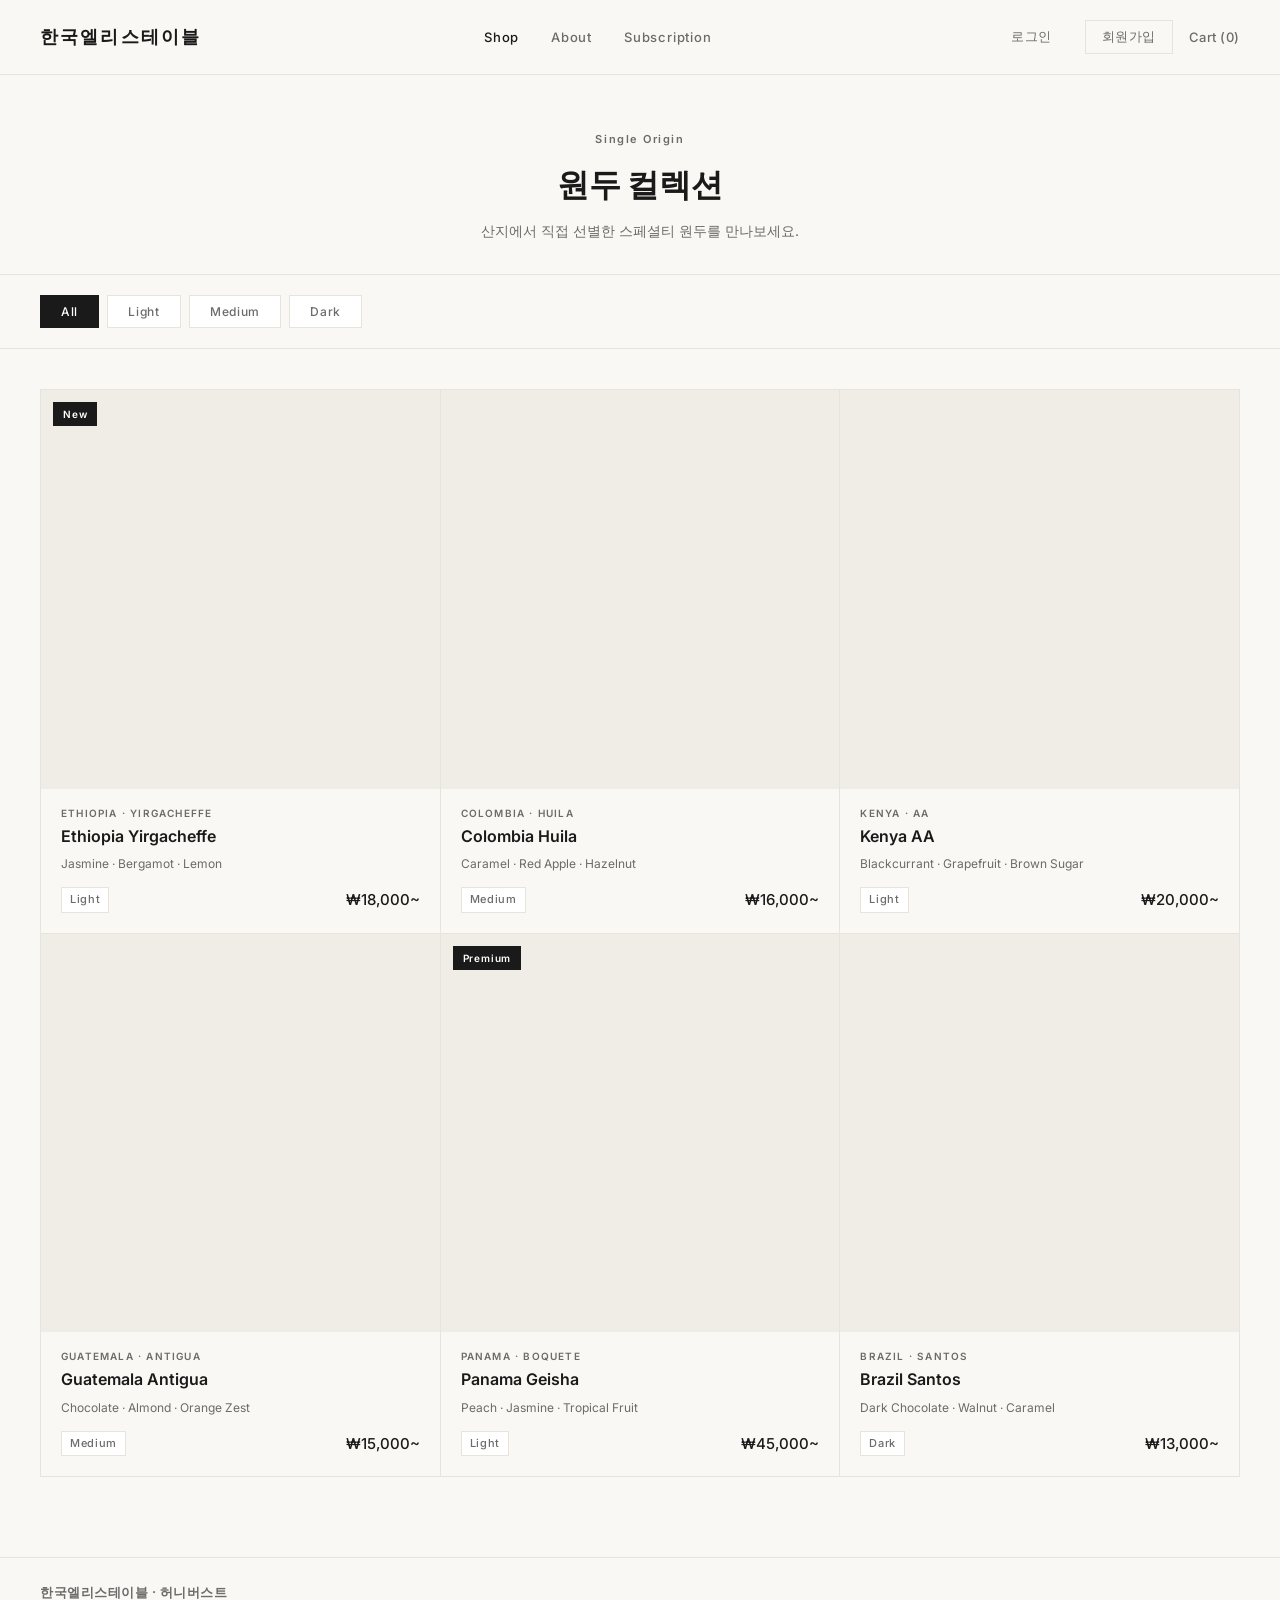
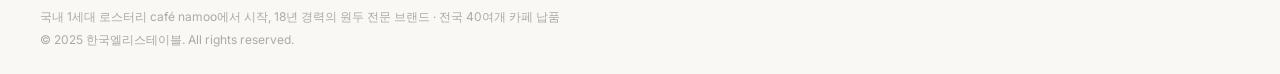
==== commit 3e64eac1: "feat: 전체 쇼핑몰 기능 완성 - index.html을 Shop 메인(전체 제품 목록)으로 재구성 - product.html로 상품 상세 페이지 분리 - 로그인/회원가입 모달 " ====
--- a/index.html
+++ b/index.html
@@ -3,196 +3,54 @@
 <head>
   <meta charset="UTF-8" />
   <meta name="viewport" content="width=device-width, initial-scale=1.0" />
-  <title>Ethiopia Yirgacheffe — 한국엘리스테이블</title>
+  <title>한국엘리스테이블 — 원두 커피</title>
   <link rel="preconnect" href="https://fonts.googleapis.com" />
   <link rel="preconnect" href="https://fonts.gstatic.com" crossorigin />
   <link href="https://fonts.googleapis.com/css2?family=Inter:wght@400;500;600&display=swap" rel="stylesheet" />
   <link rel="stylesheet" href="css/style.css" />
+  <link rel="stylesheet" href="css/shop.css" />
 </head>
 <body>
 
   <!-- HEADER -->
   <header class="header">
-    <a href="#" class="logo">한국엘리스테이블</a>
+    <a href="index.html" class="logo">한국엘리스테이블</a>
     <nav class="nav">
-      <a href="shop.html">Shop</a>
-      <a href="#">About</a>
-      <a href="#">Subscription</a>
+      <a href="index.html" class="active">Shop</a>
+      <a href="about.html">About</a>
+      <a href="subscription.html">Subscription</a>
     </nav>
-    <a href="cart.html" class="cart-icon" id="cartBadge">Cart (0)</a>
+    <div class="header-right" id="headerAuthArea"></div>
   </header>
 
-  <!-- BREADCRUMB -->
-  <div class="breadcrumb">
-    <a href="#">Shop</a>
-    <span>/</span>
-    <a href="#">Single Origin</a>
-    <span>/</span>
-    <span>Ethiopia Yirgacheffe</span>
+  <!-- PAGE TITLE -->
+  <div class="page-title-wrap">
+    <p class="page-category">Single Origin</p>
+    <h1 class="page-title">원두 컬렉션</h1>
+    <p class="page-desc">산지에서 직접 선별한 스페셜티 원두를 만나보세요.</p>
   </div>
 
-  <!-- PRODUCT DETAIL -->
-  <main class="product-layout">
+  <!-- FILTER BAR -->
+  <div class="filter-bar">
+    <button class="filter-btn active" onclick="filterProducts(this, 'all')">All</button>
+    <button class="filter-btn" onclick="filterProducts(this, 'light')">Light</button>
+    <button class="filter-btn" onclick="filterProducts(this, 'medium')">Medium</button>
+    <button class="filter-btn" onclick="filterProducts(this, 'dark')">Dark</button>
+  </div>
 
-    <!-- 왼쪽: 이미지 + 탐색 정보 -->
-    <section class="product-images">
-      <div class="image-main">
-        <img id="mainImage" src="https://images.unsplash.com/photo-1611854779393-1b2da9d400fe?w=700&q=80" alt="Ethiopia Yirgacheffe 원두" />
-      </div>
-      <div class="image-thumbnails">
-        <button class="thumb active" onclick="changeImage(this, 'https://images.unsplash.com/photo-1611854779393-1b2da9d400fe?w=700&q=80')">
-          <img src="https://images.unsplash.com/photo-1611854779393-1b2da9d400fe?w=200&q=80" alt="썸네일 1" />
-        </button>
-        <button class="thumb" onclick="changeImage(this, 'https://images.unsplash.com/photo-1559056199-641a0ac8b55e?w=700&q=80')">
-          <img src="https://images.unsplash.com/photo-1559056199-641a0ac8b55e?w=200&q=80" alt="썸네일 2" />
-        </button>
-        <button class="thumb" onclick="changeImage(this, 'https://images.unsplash.com/photo-1495474472287-4d71bcdd2085?w=700&q=80')">
-          <img src="https://images.unsplash.com/photo-1495474472287-4d71bcdd2085?w=200&q=80" alt="썸네일 3" />
-        </button>
-      </div>
+  <!-- PRODUCT GRID -->
+  <main class="shop-grid" id="shopGrid"></main>
 
-      <!-- 제품 스토리 -->
-      <div class="product-story">
-        <div class="divider"></div>
-        <p class="section-label">STORY</p>
-        <p class="story-text" id="storyText">에티오피아 예르가체프 지역 소규모 농가에서 핸드픽한 원두입니다. 해발 2,000m 고지대의 서늘한 기후가 특유의 플로럴 향과 밝은 산미를 만들어냅니다. 워시드 공정으로 생두 본연의 깨끗한 개성을 그대로 담았습니다.</p>
-      </div>
-
-      <!-- 플레이버 노트 -->
-      <div class="flavor-section">
-        <div class="divider"></div>
-        <p class="section-label">FLAVOR NOTES</p>
-        <div class="flavor-body">
-          <div class="flavor-chart-wrap">
-            <svg id="flavorChart" viewBox="0 0 300 300" xmlns="http://www.w3.org/2000/svg"></svg>
-          </div>
-          <div class="flavor-tags">
-            <span class="flavor-tag">Jasmine</span>
-            <span class="flavor-tag">Bergamot</span>
-            <span class="flavor-tag">Lemon</span>
-            <span class="flavor-tag">Peach</span>
-          </div>
-        </div>
-      </div>
-
-      <!-- 추출 가이드 -->
-      <div class="product-brew">
-        <div class="divider"></div>
-        <p class="section-label">BREW GUIDE</p>
-        <div class="brew-guide-grid">
-          <div class="brew-guide-item">
-            <span class="brew-guide-label">물 온도</span>
-            <span class="brew-guide-value" id="guideTemp">90–93°C</span>
-          </div>
-          <div class="brew-guide-item">
-            <span class="brew-guide-label">원두:물 비율</span>
-            <span class="brew-guide-value" id="guideRatio">1:15</span>
-          </div>
-          <div class="brew-guide-item">
-            <span class="brew-guide-label">추출 시간</span>
-            <span class="brew-guide-value" id="guideTime">3분</span>
-          </div>
-          <div class="brew-guide-item">
-            <span class="brew-guide-label">추천 기구</span>
-            <span class="brew-guide-value" id="guideEquip">핸드드립·에어로프레스</span>
-          </div>
-        </div>
-      </div>
-
-    </section>
-
-    <!-- 오른쪽: 구매 흐름 -->
-    <section class="product-info">
-
-      <!-- 상품명 + 가격 -->
-      <div class="product-header">
-        <p class="product-region">ETHIOPIA · YIRGACHEFFE</p>
-        <h1 class="product-name">Ethiopia Yirgacheffe</h1>
-        <p class="product-price" id="productPrice">₩18,000</p>
-      </div>
-
-      <!-- 원두 스펙 -->
-      <div class="product-meta">
-        <div class="meta-row">
-          <span class="meta-label">ROAST</span>
-          <span class="meta-value">Light</span>
-        </div>
-        <div class="meta-row">
-          <span class="meta-label">PROCESS</span>
-          <span class="meta-value">Washed</span>
-        </div>
-        <div class="meta-row">
-          <span class="meta-label">ALTITUDE</span>
-          <span class="meta-value">1,800–2,200m</span>
-        </div>
-      </div>
-
-      <div class="divider"></div>
-
-      <!-- 용량 선택 -->
-      <div class="option-group">
-        <p class="section-label">WEIGHT</p>
-        <div class="option-buttons" id="weightOptions">
-          <button class="option-btn" data-value="200" data-price="18000" onclick="selectOption(this, 'weight')">200g</button>
-          <button class="option-btn selected" data-value="500" data-price="38000" onclick="selectOption(this, 'weight')">500g</button>
-          <button class="option-btn" data-value="1000" data-price="68000" onclick="selectOption(this, 'weight')">1kg</button>
-        </div>
-      </div>
-
-      <!-- 분쇄 선택 -->
-      <div class="option-group">
-        <p class="section-label">GRIND</p>
-        <div class="option-buttons" id="grindOptions">
-          <button class="option-btn selected" data-value="whole" onclick="selectOption(this, 'grind')">홀빈</button>
-          <button class="option-btn" data-value="espresso" onclick="selectOption(this, 'grind')">에스프레소</button>
-          <button class="option-btn" data-value="drip" onclick="selectOption(this, 'grind')">드립</button>
-          <button class="option-btn" data-value="coldbrew" onclick="selectOption(this, 'grind')">콜드브루</button>
-        </div>
-      </div>
-
-      <!-- 수량 선택 -->
-      <div class="option-group">
-        <p class="section-label">QUANTITY</p>
-        <div class="quantity-selector">
-          <button class="qty-btn" onclick="changeQty(-1)">−</button>
-          <span class="qty-value" id="qtyValue">1</span>
-          <button class="qty-btn" onclick="changeQty(1)">+</button>
-        </div>
-      </div>
-
-      <div class="divider"></div>
-
-      <!-- 재고 상태 -->
-      <p class="stock-status in-stock">● 재고 있음</p>
-
-      <!-- 구매 버튼 -->
-      <div class="purchase-buttons">
-        <button class="btn-cart" onclick="addToCart()">장바구니 담기</button>
-        <button class="btn-buy" onclick="buyNow()">바로 구매</button>
-      </div>
-
-    </section>
-  </main>
-
-  <!-- 원산지 지도 -->
-  <section class="origin-map-section" id="originMapSection">
-    <div class="origin-map-inner">
-      <div class="origin-map-header">
-        <p class="section-label">원산지 지도</p>
-        <h2 class="origin-map-title" id="originTitle">에티오피아 · 예르가체프</h2>
-        <p class="origin-map-sub" id="originSub">해발 1,800–2,200m · Washed</p>
-      </div>
-      <iframe id="originMapIframe"
-        src="https://www.openstreetmap.org/export/embed.html?bbox=36.35%2C4.35%2C40.00%2C7.95&layer=mapnik&marker=6.15%2C38.20"
-        loading="lazy" title="원산지 지도 — Ethiopia Yirgacheffe"></iframe>
-    </div>
-  </section>
-
+  <script src="js/auth.js"></script>
   <script src="js/cart.js"></script>
-  <script src="js/main.js"></script>
+  <script src="js/shop.js"></script>
 
   <footer class="site-footer">
-    <p class="footer-copy">© 2026 한국엘리스테이블. All rights reserved.</p>
+    <div class="footer-info">
+      <p class="footer-brand">한국엘리스테이블 · 허니버스트</p>
+      <p class="footer-copy">국내 1세대 로스터리 café namoo에서 시작, 18년 경력의 원두 전문 브랜드 · 전국 40여개 카페 납품</p>
+      <p class="footer-copy">© 2025 한국엘리스테이블. All rights reserved.</p>
+    </div>
     <a href="admin.html" class="footer-admin-link">관리자</a>
   </footer>
 
--- a/css/style.css
+++ b/css/style.css
@@ -73,6 +73,175 @@
   font-weight: 500;
   letter-spacing: 0.04em;
   color: #6B6B6B;
+}
+
+/* ===== 로그인 상태 ===== */
+.auth-user-btn {
+  font-size: 13px;
+  font-weight: 600;
+  color: #1A1A1A;
+  letter-spacing: 0.02em;
+  text-decoration: none;
+  transition: color 0.2s;
+}
+.auth-user-btn:hover { color: #6B6B6B; }
+
+.auth-btn--ghost {
+  border-color: transparent !important;
+  padding-left: 4px;
+  padding-right: 4px;
+}
+.auth-btn--ghost:hover { border-color: transparent !important; }
+
+/* ===== HEADER RIGHT ===== */
+.header-right {
+  display: flex;
+  align-items: center;
+  gap: 16px;
+}
+
+.auth-btn {
+  font-size: 13px;
+  font-weight: 500;
+  letter-spacing: 0.04em;
+  color: #6B6B6B;
+  padding: 7px 16px;
+  border: 1px solid #E8E4DC;
+  background: none;
+  transition: border-color 0.2s, color 0.2s;
+}
+
+.auth-btn:hover {
+  border-color: #1A1A1A;
+  color: #1A1A1A;
+}
+
+/* ===== 회원가입 모달 ===== */
+.modal-overlay {
+  position: fixed;
+  inset: 0;
+  background-color: rgba(26, 26, 26, 0.5);
+  z-index: 1000;
+  display: flex;
+  align-items: center;
+  justify-content: center;
+  opacity: 0;
+  visibility: hidden;
+  transition: opacity 0.25s, visibility 0.25s;
+}
+
+.modal-overlay.open {
+  opacity: 1;
+  visibility: visible;
+}
+
+.modal-container {
+  background-color: #FAF8F4;
+  padding: 48px 44px;
+  width: 100%;
+  max-width: 420px;
+  position: relative;
+  transform: translateY(16px);
+  transition: transform 0.25s;
+}
+
+.modal-overlay.open .modal-container {
+  transform: translateY(0);
+}
+
+.modal-close {
+  position: absolute;
+  top: 20px;
+  right: 24px;
+  font-size: 22px;
+  color: #6B6B6B;
+  line-height: 1;
+  transition: color 0.2s;
+}
+
+.modal-close:hover {
+  color: #1A1A1A;
+}
+
+.modal-title {
+  font-size: 22px;
+  font-weight: 600;
+  letter-spacing: -0.01em;
+  margin-bottom: 6px;
+}
+
+.modal-sub {
+  font-size: 13px;
+  color: #6B6B6B;
+  margin-bottom: 32px;
+}
+
+.signup-form {
+  display: flex;
+  flex-direction: column;
+  gap: 18px;
+}
+
+.form-group {
+  display: flex;
+  flex-direction: column;
+  gap: 6px;
+}
+
+.form-label {
+  font-size: 11px;
+  font-weight: 600;
+  letter-spacing: 0.08em;
+  color: #6B6B6B;
+}
+
+.form-input {
+  padding: 11px 14px;
+  border: 1px solid #E8E4DC;
+  background-color: #FFFFFF;
+  font-family: inherit;
+  font-size: 14px;
+  color: #1A1A1A;
+  outline: none;
+  transition: border-color 0.2s;
+}
+
+.form-input:focus {
+  border-color: #1A1A1A;
+}
+
+.form-input::placeholder {
+  color: #BBBBBB;
+}
+
+.form-error {
+  font-size: 12px;
+  color: #C0392B;
+  min-height: 16px;
+}
+
+.btn-signup-submit {
+  width: 100%;
+  padding: 14px;
+  background-color: #1A1A1A;
+  color: #FFFFFF;
+  font-size: 13px;
+  font-weight: 500;
+  letter-spacing: 0.1em;
+  text-transform: uppercase;
+  transition: background-color 0.2s;
+  margin-top: 6px;
+}
+
+.btn-signup-submit:hover {
+  background-color: #444444;
+}
+
+@media (max-width: 768px) {
+  .modal-container {
+    padding: 40px 28px;
+    margin: 0 20px;
+  }
 }
 
 /* ===== BREADCRUMB ===== */
@@ -468,6 +637,19 @@
   margin-top: 40px;
 }
 
+.footer-info {
+  display: flex;
+  flex-direction: column;
+  gap: 4px;
+}
+
+.footer-brand {
+  font-size: 13px;
+  font-weight: 600;
+  color: #6B6B6B;
+  letter-spacing: 0.04em;
+}
+
 .footer-copy {
   font-size: 12px;
   color: #AAAAAA;
--- a/css/shop.css
+++ b/css/shop.css
@@ -0,0 +1,197 @@
+/* ===== PAGE TITLE ===== */
+.page-title-wrap {
+  text-align: center;
+  padding: 56px 40px 32px;
+  border-bottom: 1px solid #E8E4DC;
+}
+
+.page-category {
+  font-size: 11px;
+  font-weight: 600;
+  letter-spacing: 0.14em;
+  color: #6B6B6B;
+  margin-bottom: 10px;
+}
+
+.page-title {
+  font-size: 32px;
+  font-weight: 600;
+  letter-spacing: -0.01em;
+  margin-bottom: 10px;
+}
+
+.page-desc {
+  font-size: 14px;
+  color: #6B6B6B;
+}
+
+/* ===== FILTER BAR ===== */
+.filter-bar {
+  display: flex;
+  gap: 8px;
+  padding: 20px 40px;
+  border-bottom: 1px solid #E8E4DC;
+}
+
+.filter-btn {
+  padding: 8px 20px;
+  font-size: 12px;
+  font-weight: 500;
+  letter-spacing: 0.06em;
+  border: 1px solid #E8E4DC;
+  background-color: #FFFFFF;
+  color: #6B6B6B;
+  cursor: pointer;
+  transition: all 0.2s;
+}
+
+.filter-btn:hover {
+  border-color: #1A1A1A;
+  color: #1A1A1A;
+}
+
+.filter-btn.active {
+  border-color: #1A1A1A;
+  background-color: #1A1A1A;
+  color: #FFFFFF;
+}
+
+/* ===== PRODUCT GRID ===== */
+.shop-grid {
+  display: grid;
+  grid-template-columns: repeat(3, 1fr);
+  gap: 1px;
+  background-color: #E8E4DC;
+  max-width: 1200px;
+  margin: 40px auto 80px;
+  border: 1px solid #E8E4DC;
+}
+
+/* ===== PRODUCT CARD ===== */
+.product-card {
+  display: flex;
+  flex-direction: column;
+  background-color: #FAF8F4;
+  text-decoration: none;
+  color: inherit;
+  transition: background-color 0.2s;
+}
+
+.product-card:hover {
+  background-color: #FFFFFF;
+}
+
+.card-image {
+  position: relative;
+  aspect-ratio: 1 / 1;
+  overflow: hidden;
+  background-color: #F0EDE6;
+}
+
+.card-image img {
+  width: 100%;
+  height: 100%;
+  object-fit: cover;
+  transition: transform 0.5s ease;
+}
+
+.product-card:hover .card-image img {
+  transform: scale(1.04);
+}
+
+.card-badge {
+  position: absolute;
+  top: 12px;
+  left: 12px;
+  padding: 4px 10px;
+  background-color: #1A1A1A;
+  color: #FFFFFF;
+  font-size: 10px;
+  font-weight: 600;
+  letter-spacing: 0.08em;
+}
+
+/* ===== CARD INFO ===== */
+.card-info {
+  padding: 16px 20px 20px;
+  display: flex;
+  flex-direction: column;
+  gap: 6px;
+}
+
+.card-region {
+  font-size: 10px;
+  font-weight: 600;
+  letter-spacing: 0.12em;
+  color: #6B6B6B;
+}
+
+.card-name {
+  font-size: 16px;
+  font-weight: 600;
+  line-height: 1.2;
+}
+
+.card-notes {
+  font-size: 12px;
+  color: #6B6B6B;
+  margin-top: 2px;
+}
+
+.card-bottom {
+  display: flex;
+  align-items: center;
+  justify-content: space-between;
+  margin-top: 8px;
+}
+
+.card-roast {
+  font-size: 11px;
+  font-weight: 500;
+  letter-spacing: 0.06em;
+  color: #6B6B6B;
+  padding: 3px 8px;
+  border: 1px solid #E8E4DC;
+  background-color: #FFFFFF;
+}
+
+.card-price {
+  font-size: 15px;
+  font-weight: 500;
+}
+
+/* ===== HIDDEN (필터) ===== */
+.product-card.hidden {
+  display: none;
+}
+
+/* ===== NAV ACTIVE ===== */
+.nav a.active {
+  color: #1A1A1A;
+}
+
+/* ===== RESPONSIVE ===== */
+@media (max-width: 900px) {
+  .shop-grid {
+    grid-template-columns: repeat(2, 1fr);
+    margin: 24px 20px 60px;
+  }
+
+  .filter-bar {
+    padding: 16px 20px;
+  }
+}
+
+@media (max-width: 480px) {
+  .shop-grid {
+    grid-template-columns: 1fr;
+  }
+
+  .page-title-wrap {
+    padding: 40px 20px 24px;
+  }
+
+  .page-title {
+    font-size: 24px;
+  }
+}
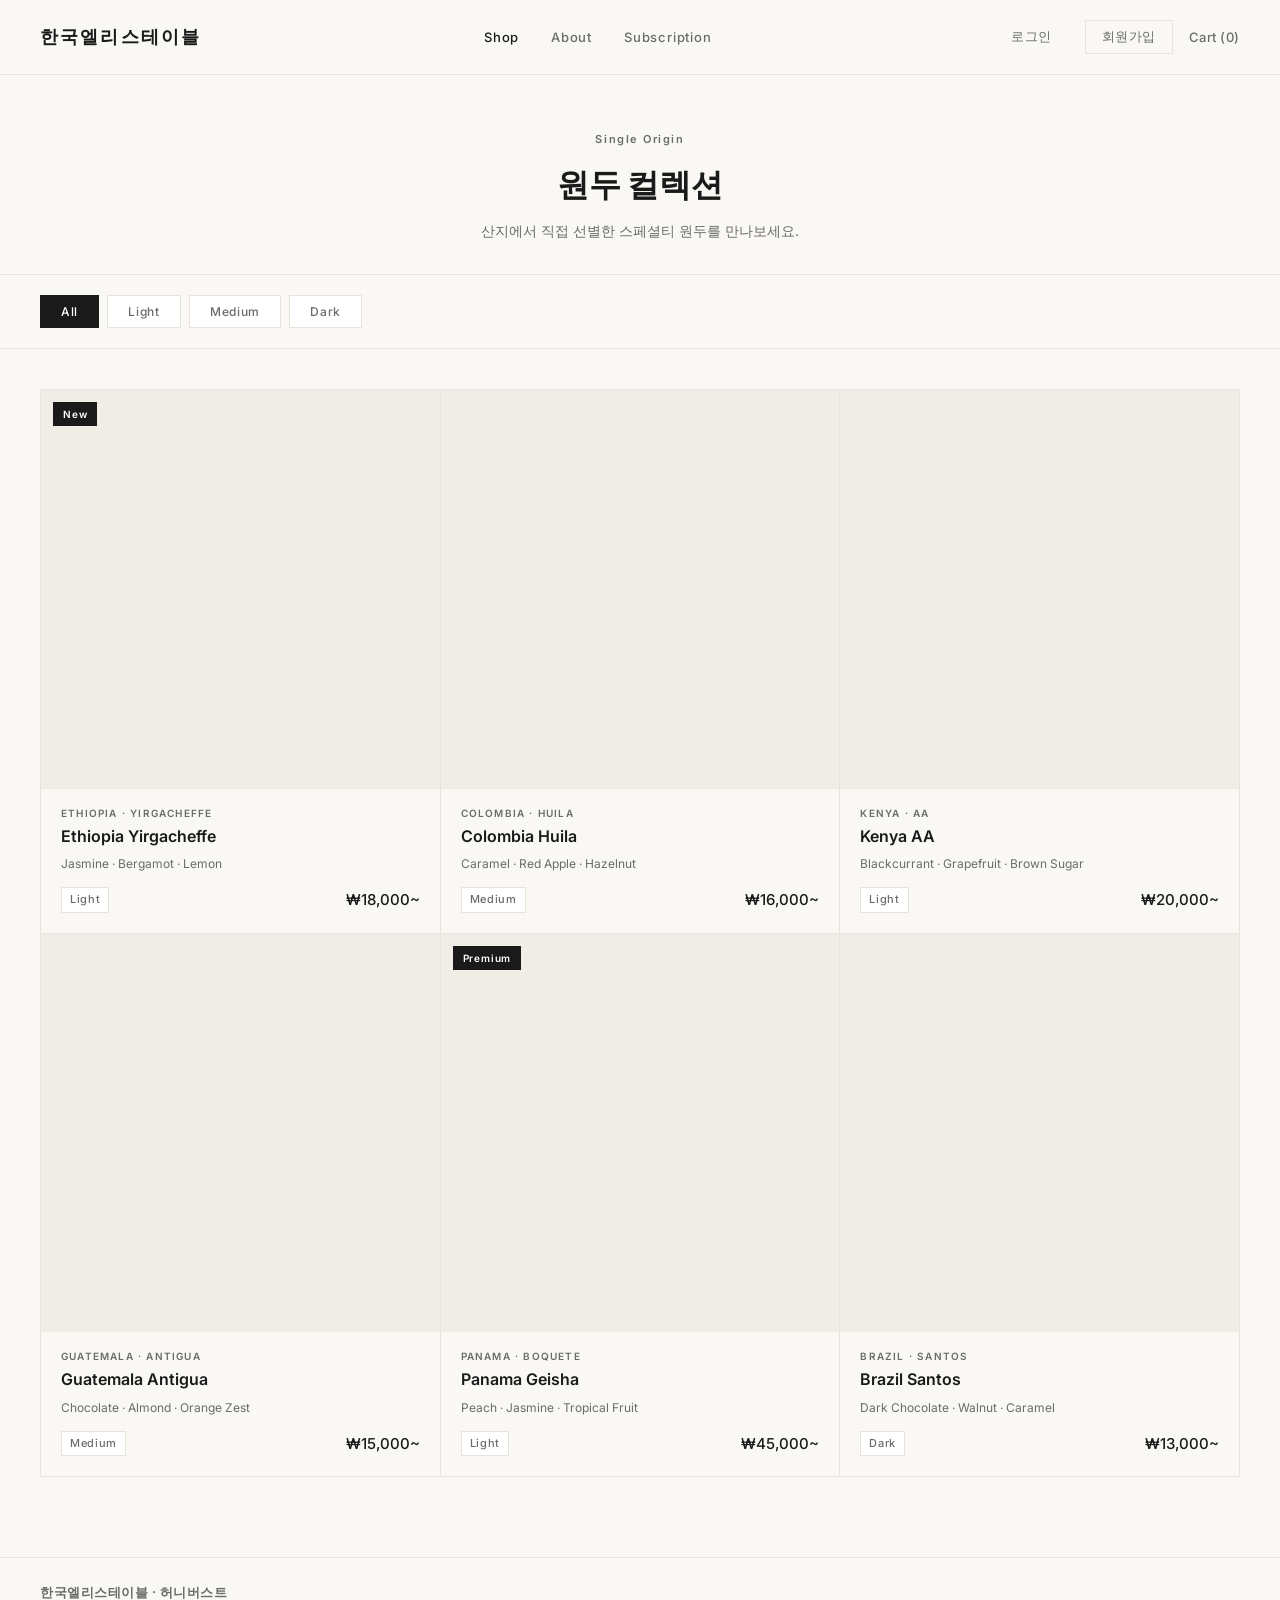
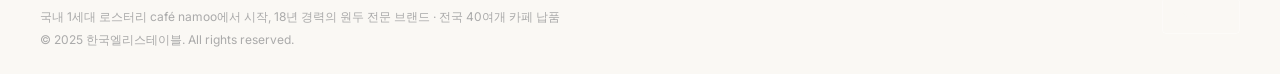
==== commit 5e1ca999: "ux: 관리자 로그인 폼에 admin/admin 기본값 설정 Co-Authored-By: Claude Sonnet 4.6 <noreply@anthropic.com>" ====
--- a/index.html
+++ b/index.html
@@ -51,7 +51,7 @@
       <p class="footer-copy">국내 1세대 로스터리 café namoo에서 시작, 18년 경력의 원두 전문 브랜드 · 전국 40여개 카페 납품</p>
       <p class="footer-copy">© 2025 한국엘리스테이블. All rights reserved.</p>
     </div>
-    <a href="admin.html" class="footer-admin-link">관리자</a>
+    <a href="admin-test.html" class="footer-admin-link">관리자</a>
   </footer>
 
 </body>
--- a/css/style.css
+++ b/css/style.css
@@ -384,28 +384,69 @@
   margin-bottom: 10px;
 }
 
-/* ===== 레이더 차트 ===== */
+/* ===== 가로형 막대 차트 ===== */
 .flavor-body {
   display: flex;
+  flex-direction: column;
   gap: 20px;
-  align-items: center;
-}
-
-.flavor-chart-wrap {
-  width: 170px;
-  flex-shrink: 0;
-}
-
-.flavor-chart-wrap svg {
-  width: 100%;
-  height: auto;
+}
+
+.flavor-bar-chart {
+  display: flex;
+  flex-direction: column;
+  gap: 13px;
+}
+
+.fbar-row {
+  display: flex;
+  flex-direction: column;
+  gap: 5px;
+}
+
+.fbar-header {
+  display: flex;
+  justify-content: space-between;
+  align-items: baseline;
+}
+
+.fbar-label {
+  font-size: 10px;
+  font-weight: 600;
+  letter-spacing: 0.1em;
+  color: #8A8480;
+  text-transform: uppercase;
+}
+
+.fbar-value {
+  font-size: 13px;
+  font-weight: 600;
+  color: #1A1A1A;
+  line-height: 1;
+}
+
+.fbar-max {
+  font-size: 10px;
+  font-weight: 400;
+  color: #B8B0A8;
+}
+
+.fbar-track {
+  height: 8px;
+  background: #EDE9E2;
+  border-radius: 99px;
+  overflow: hidden;
+}
+
+.fbar-fill {
+  height: 100%;
+  border-radius: 99px;
+  transition: width 0.65s cubic-bezier(0.4, 0, 0.2, 1);
 }
 
 .flavor-tags {
   display: flex;
-  flex-direction: column;
+  flex-wrap: wrap;
   gap: 8px;
-  flex: 1;
 }
 
 .flavor-tag {
@@ -656,42 +697,158 @@
 }
 
 .footer-admin-link {
-  font-size: 11px;
+  font-size: 14px;
+  font-weight: 600;
   color: #FAF8F4;
   text-decoration: none;
-  transition: color 0.3s;
-  user-select: none;
+  border: 1px solid rgba(255,255,255,0.35);
+  padding: 6px 16px;
+  border-radius: 4px;
+  transition: background 0.25s, color 0.25s;
+  letter-spacing: 0.04em;
 }
 
 .footer-admin-link:hover {
-  color: #AAAAAA;
-}
+  background: #FAF8F4;
+  color: #1A1A1A;
+}
+
+/* ===== 햄버거 버튼 (PC에서 숨김) ===== */
+.mobile-menu-btn {
+  display: none;
+  flex-direction: column;
+  justify-content: center;
+  gap: 5px;
+  background: none;
+  border: none;
+  cursor: pointer;
+  padding: 6px 4px;
+  flex-shrink: 0;
+  margin-left: auto;
+  margin-right: 10px;
+}
+.mobile-menu-btn span {
+  display: block;
+  width: 20px;
+  height: 1.5px;
+  background-color: #1A1A1A;
+  transition: transform 0.25s, opacity 0.25s;
+  transform-origin: center;
+}
+.mobile-menu-btn.open span:nth-child(1) { transform: translateY(6.5px) rotate(45deg); }
+.mobile-menu-btn.open span:nth-child(2) { opacity: 0; }
+.mobile-menu-btn.open span:nth-child(3) { transform: translateY(-6.5px) rotate(-45deg); }
 
 /* ===== RESPONSIVE ===== */
 @media (max-width: 768px) {
+  /* 헤더 */
   .header {
-    padding: 16px 20px;
-  }
-
+    padding: 14px 16px;
+    position: sticky;
+  }
+
+  .logo {
+    font-size: 13px;
+    letter-spacing: 0.05em;
+    white-space: nowrap;
+    flex-shrink: 0;
+  }
+
+  /* 모바일 nav — 드롭다운으로 전환 */
   .nav {
     display: none;
-  }
-
+    position: absolute;
+    top: 100%;
+    left: 0;
+    right: 0;
+    background-color: #FAF8F4;
+    border-bottom: 2px solid #E8E4DC;
+    flex-direction: column;
+    gap: 0;
+    z-index: 50;
+    box-shadow: 0 8px 20px rgba(26,26,26,0.10);
+    padding: 4px 0 8px;
+  }
+  .nav.open {
+    display: flex;
+  }
+  .nav a {
+    padding: 15px 20px;
+    font-size: 15px;
+    font-weight: 500;
+    color: #1A1A1A;
+    letter-spacing: 0.02em;
+    border-bottom: 1px solid #F0EDE6;
+  }
+  .nav a:hover,
+  .nav a.active {
+    background-color: #F5F2EC;
+    color: #1A1A1A;
+  }
+
+  /* 햄버거 버튼 표시 */
+  .mobile-menu-btn {
+    display: flex;
+  }
+
+  /* header-right: cart만 */
+  .header-right {
+    gap: 0;
+    flex-shrink: 0;
+  }
+  .auth-btn,
+  .auth-user-btn {
+    display: none !important;
+  }
+  .header-right .cart-icon {
+    font-size: 12px;
+    white-space: nowrap;
+    padding: 4px 0;
+  }
+
+  /* 모바일 nav 안 auth 영역 */
+  .mobile-nav-auth {
+    border-top: 2px solid #E8E4DC;
+    margin-top: 4px;
+    padding-top: 4px;
+  }
+  .mobile-nav-link {
+    display: block;
+    padding: 14px 20px;
+    font-size: 14px;
+    font-weight: 500;
+    color: #6B6B6B;
+    text-decoration: none;
+    border-bottom: 1px solid #F0EDE6;
+    background: none;
+    border-left: none;
+    border-right: none;
+    border-top: none;
+    cursor: pointer;
+    font-family: inherit;
+    text-align: left;
+    width: 100%;
+    letter-spacing: 0.02em;
+    transition: background-color 0.15s, color 0.15s;
+  }
+  .mobile-nav-link:hover {
+    background-color: #F5F2EC;
+    color: #1A1A1A;
+  }
+  .mobile-nav-link--admin {
+    font-size: 13px;
+    color: #AAAAAA;
+  }
+
+  /* 기타 */
   .breadcrumb {
     padding: 12px 20px;
   }
-
   .product-layout {
     grid-template-columns: 1fr;
     gap: 32px;
     padding: 20px 20px 60px;
   }
-
-  .product-name {
-    font-size: 22px;
-  }
-
-  .product-price {
-    font-size: 20px;
-  }
-}
+  .product-name { font-size: 22px; }
+  .product-price { font-size: 20px; }
+}
--- a/css/shop.css
+++ b/css/shop.css
@@ -194,4 +194,21 @@
   .page-title {
     font-size: 24px;
   }
-}
+
+  .filter-bar {
+    overflow-x: auto;
+    -webkit-overflow-scrolling: touch;
+    scrollbar-width: none;
+    flex-wrap: nowrap;
+    padding: 14px 16px;
+    gap: 6px;
+  }
+
+  .filter-bar::-webkit-scrollbar { display: none; }
+
+  .filter-btn {
+    white-space: nowrap;
+    flex-shrink: 0;
+    padding: 7px 14px;
+  }
+}
